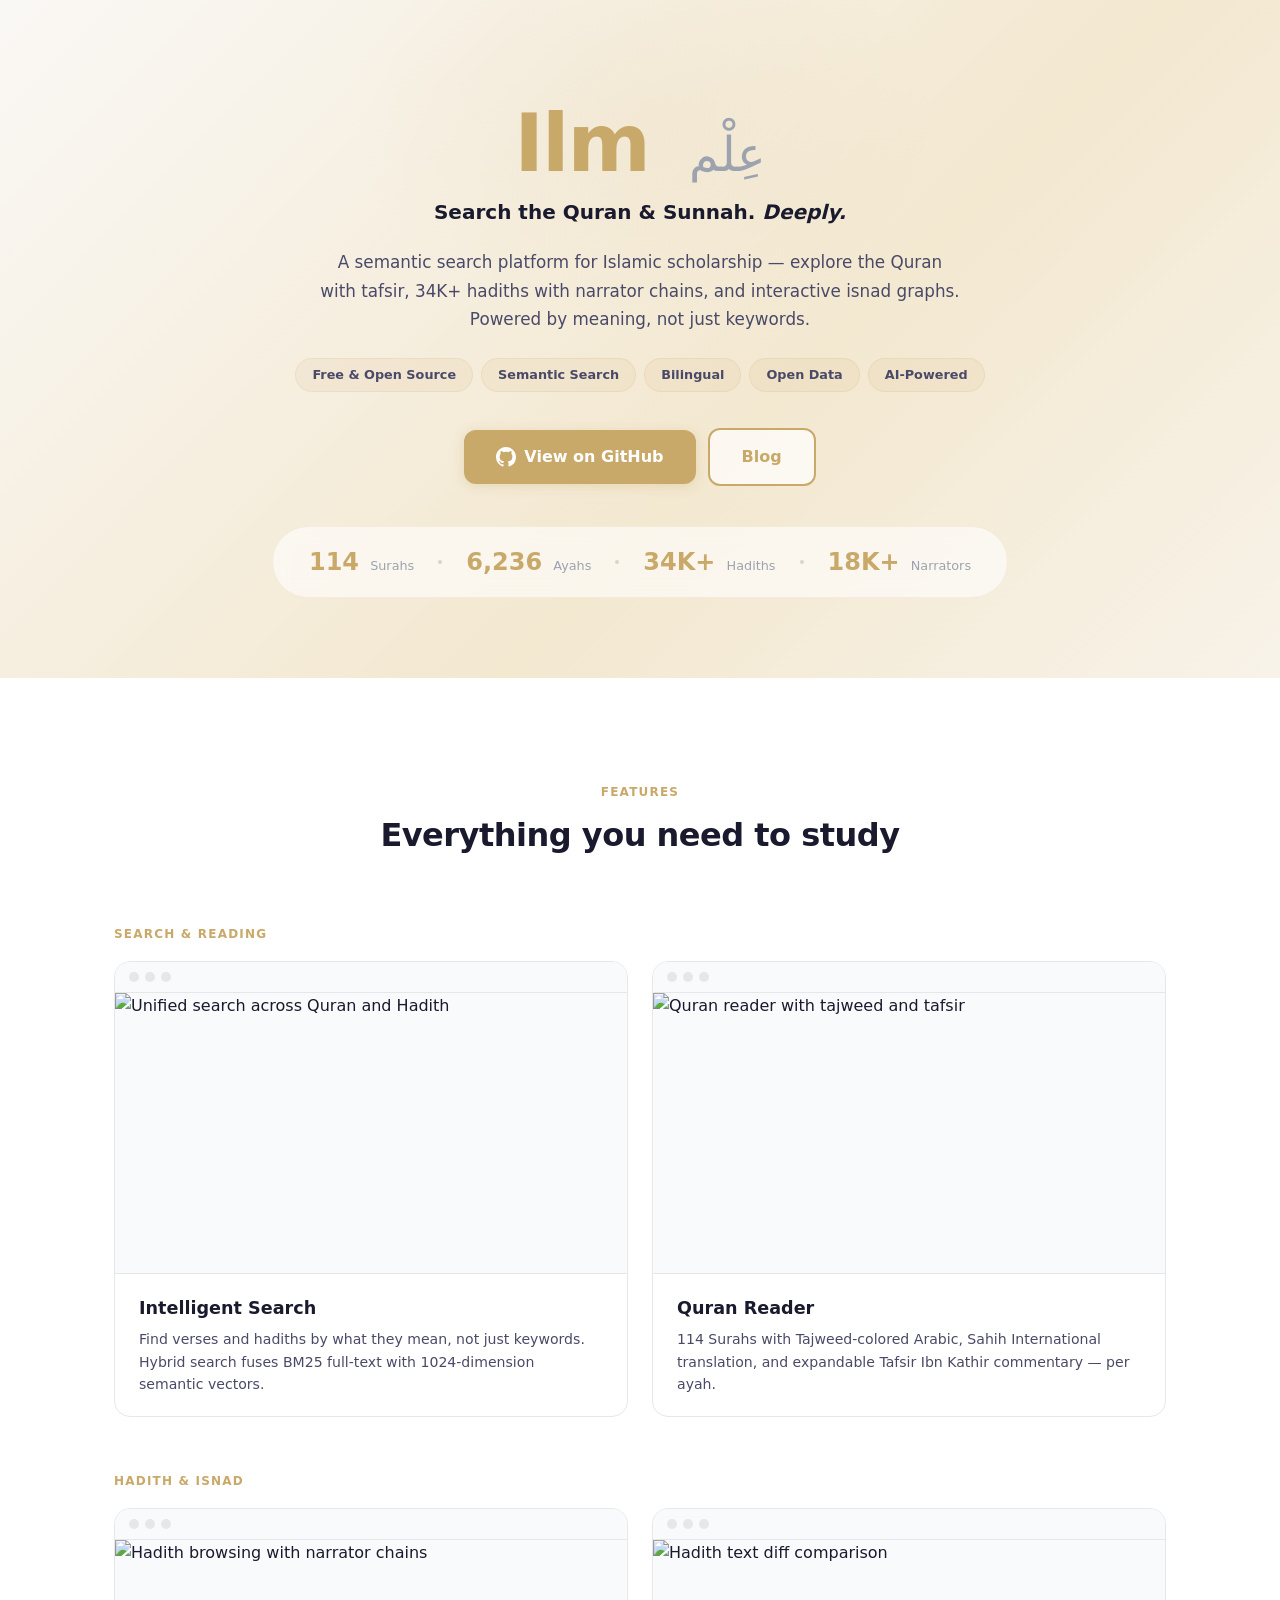
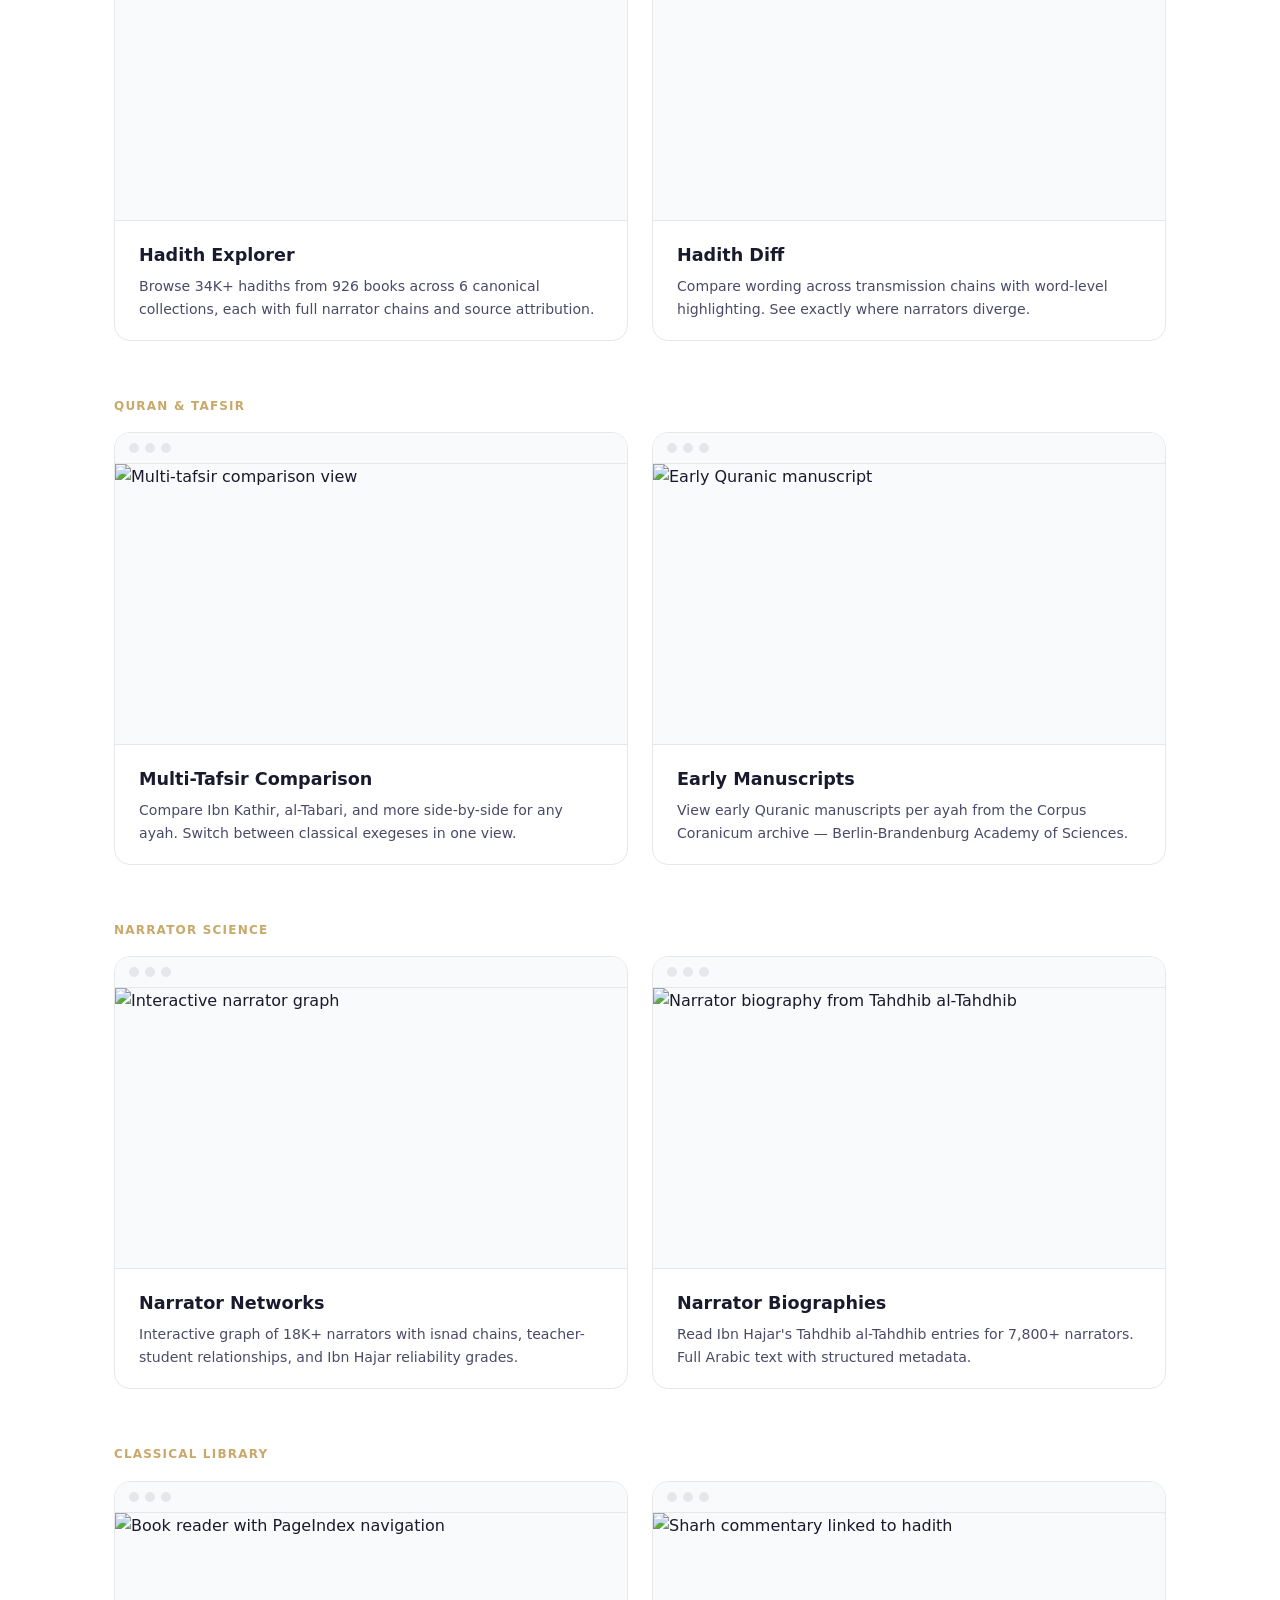
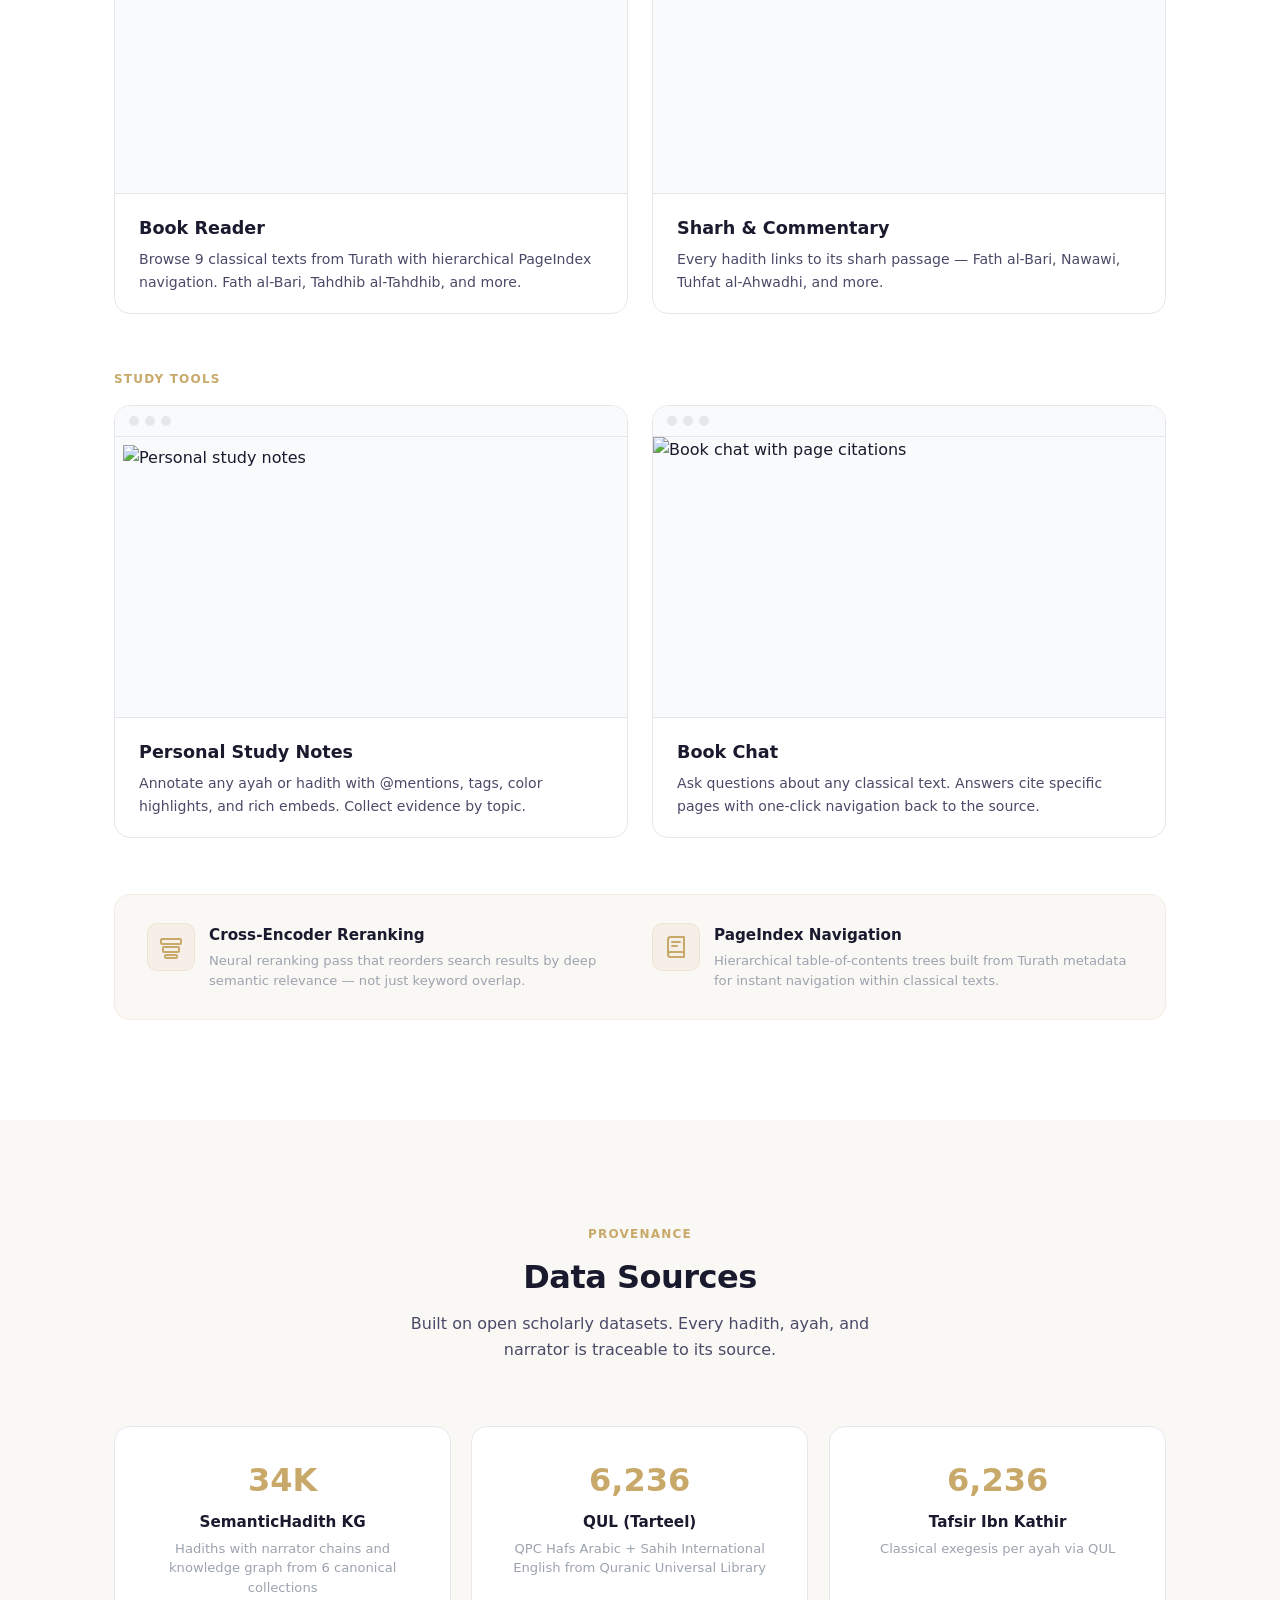
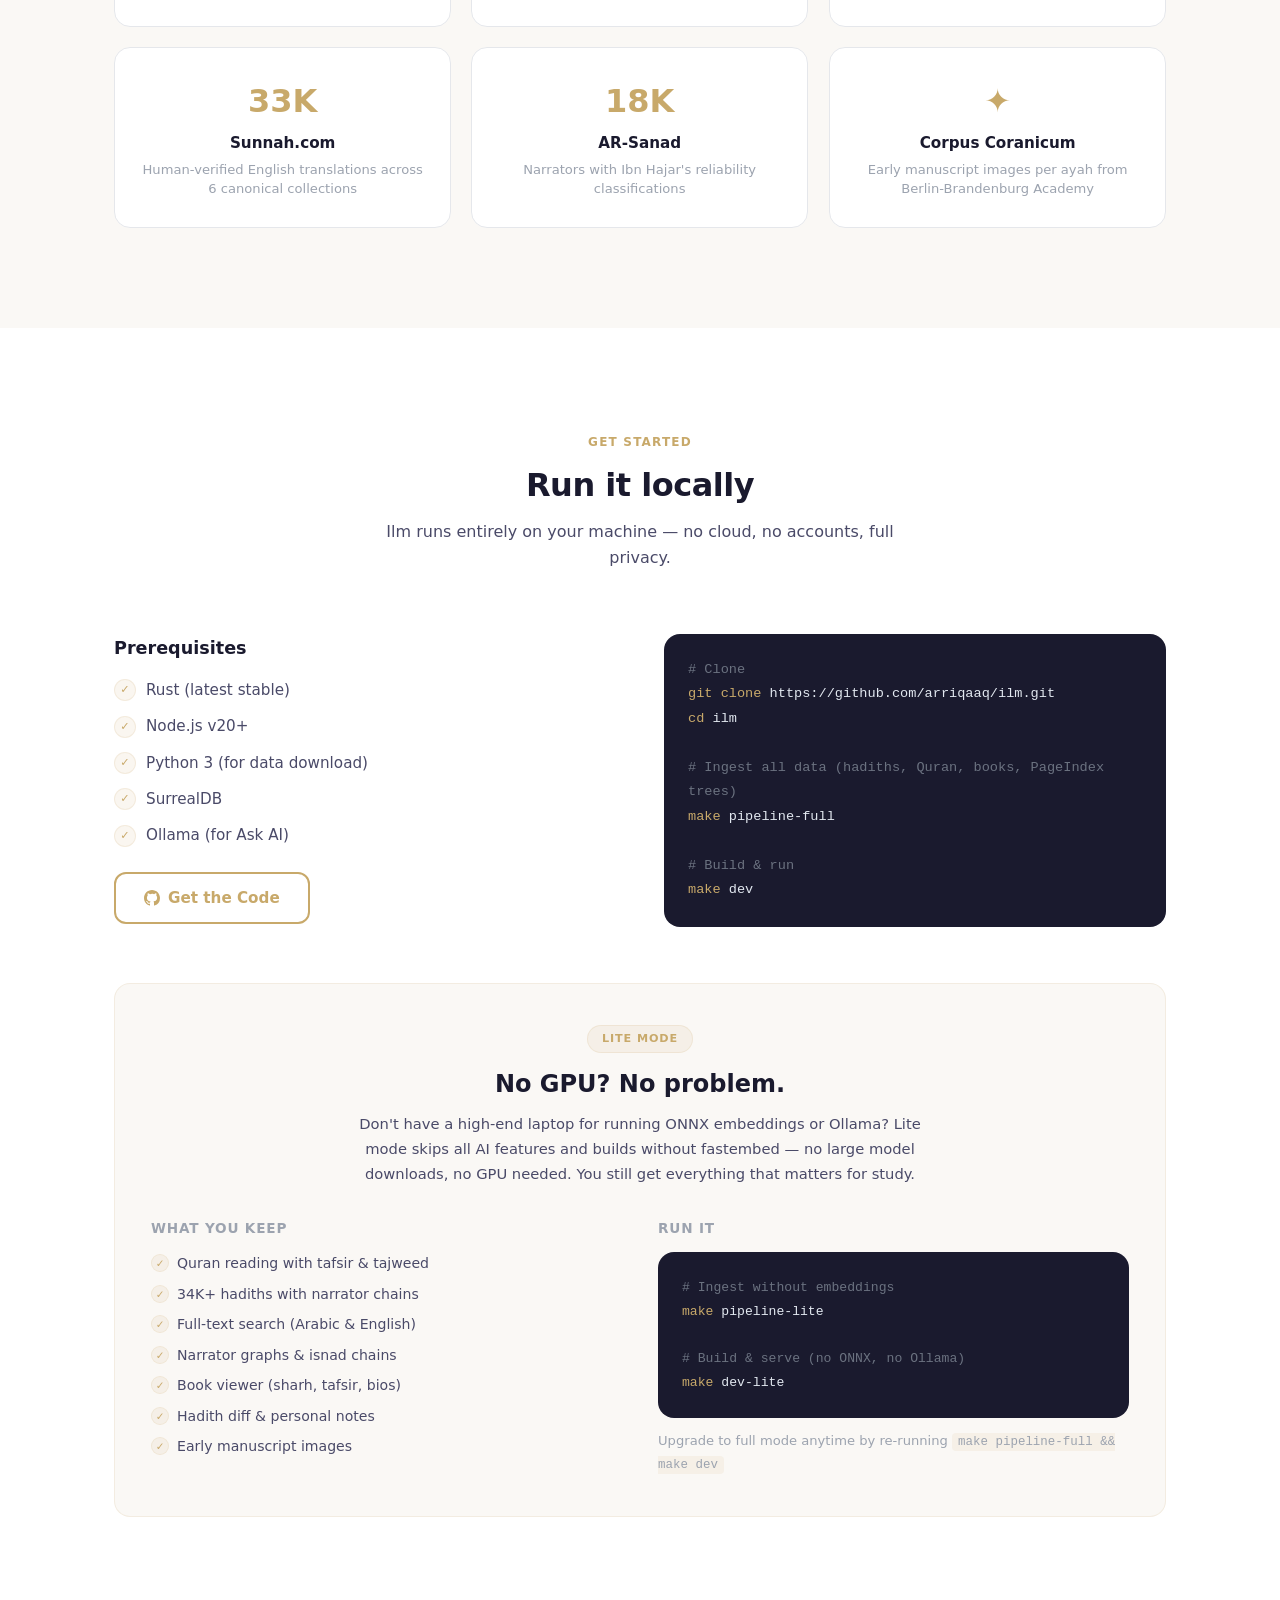
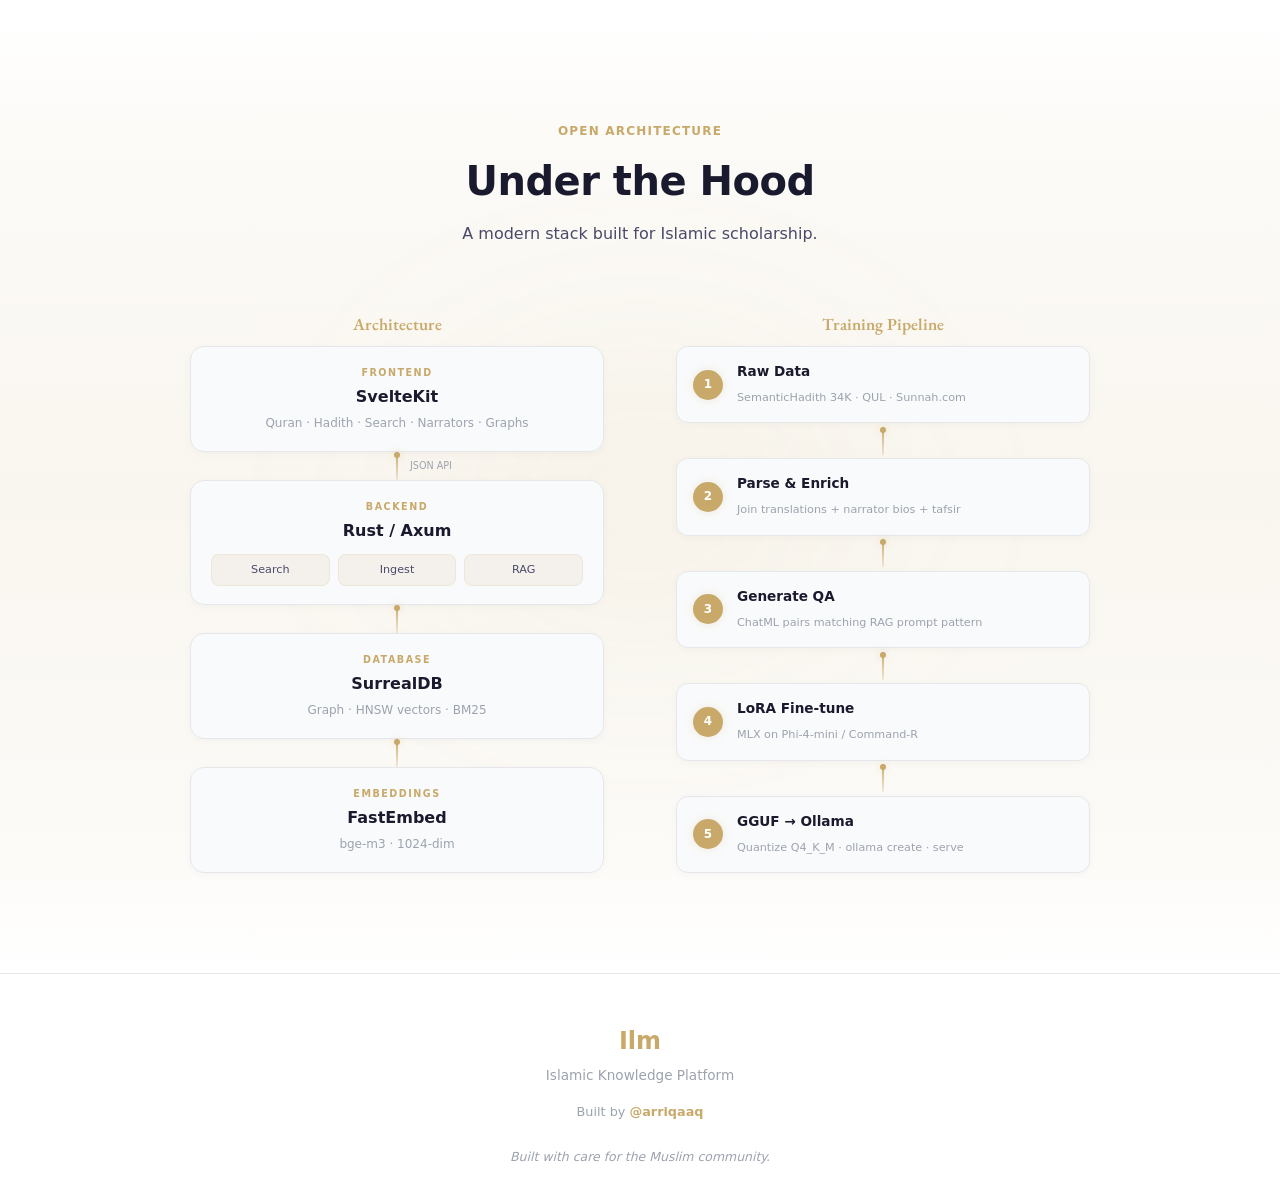
==== site/index.html @ bf634a68 "add lite mode" ====
<!DOCTYPE html>
<html lang="en">
<head>
  <meta charset="UTF-8">
  <meta name="viewport" content="width=device-width, initial-scale=1.0">
  <title>Ilm — Search the Quran & Sunnah</title>
  <meta name="description" content="A semantic search platform for Islamic scholarship — Quran with tafsir, 34K+ hadiths with narrator chains, and interactive isnad graphs.">
  <meta property="og:title" content="Ilm — Search the Quran & Sunnah">
  <meta property="og:description" content="A semantic search platform for Islamic scholarship — Quran with tafsir, 34K+ hadiths with narrator chains, and interactive isnad graphs.">
  <meta property="og:type" content="website">
  <link rel="preconnect" href="https://fonts.googleapis.com">
  <link rel="preconnect" href="https://fonts.gstatic.com" crossorigin>
  <link href="https://fonts.googleapis.com/css2?family=EB+Garamond:ital,wght@0,400;0,500;0,600;1,400;1,500;1,600&display=swap" rel="stylesheet">
  <style>
    *, *::before, *::after { box-sizing: border-box; margin: 0; padding: 0; }

    :root {
      --accent: #c8a96a;
      --accent-light: #d4ba85;
      --accent-muted: rgba(200, 169, 106, 0.1);
      --accent-border: rgba(200, 169, 106, 0.15);
      --text-primary: #1a1a2e;
      --text-secondary: #4a4a68;
      --text-muted: #9ca3af;
      --bg: #ffffff;
      --bg-surface: #f9fafb;
      --bg-warm: #faf8f5;
      --border: #e5e7eb;
      --radius: 16px;
      --font-serif: 'EB Garamond', Georgia, serif;
    }

    body {
      font-family: system-ui, -apple-system, 'Segoe UI', Roboto, sans-serif;
      color: var(--text-primary);
      background: var(--bg);
      line-height: 1.6;
      -webkit-font-smoothing: antialiased;
    }

    a { color: inherit; text-decoration: none; }

    .container { max-width: 1100px; margin: 0 auto; padding: 0 24px; }

    /* ════════ HERO ════════ */
    .hero {
      position: relative;
      text-align: center;
      padding: 100px 24px 80px;
      overflow: hidden;
      background: linear-gradient(135deg, #faf8f5, #f3e8d0, #faf8f5, #f5efe4, #e8d5a8, #faf8f5) 0 0 / 300% 300%;
      animation: hero-gradient 12s ease infinite;
    }

    @keyframes hero-gradient {
      0%, 100% { background-position: 0% 50%; }
      50% { background-position: 100% 50%; }
    }

    .hero-glow {
      position: absolute;
      top: -80px; left: 50%;
      transform: translateX(-50%);
      width: 600px; height: 400px;
      background: radial-gradient(ellipse, rgba(200,169,106,0.08) 0%, transparent 70%);
      pointer-events: none;
    }

    .hero-title {
      font-size: 5rem;
      font-weight: 800;
      color: var(--accent);
      letter-spacing: -2px;
      line-height: 1.1;
      position: relative;
    }

    .title-ar {
      font-family: 'Traditional Arabic', 'Scheherazade New', 'Noto Naskh Arabic', serif;
      font-size: 3rem;
      font-weight: 400;
      color: var(--text-muted);
      letter-spacing: 0;
      margin-left: 14px;
    }

    .hero-tagline {
      font-size: 1.25rem;
      font-weight: 600;
      color: var(--text-primary);
      margin-top: 8px;
    }

    .hero-desc {
      max-width: 640px;
      margin: 20px auto 0;
      font-size: 1.05rem;
      color: var(--text-secondary);
      line-height: 1.7;
    }

    .hero-pills {
      display: flex;
      flex-wrap: wrap;
      justify-content: center;
      gap: 8px;
      margin-top: 24px;
    }

    .pill {
      padding: 6px 16px;
      border-radius: 20px;
      font-size: 0.8rem;
      font-weight: 600;
      color: var(--text-secondary);
      background: var(--accent-muted);
      border: 1px solid var(--accent-border);
    }

    .hero-ctas {
      display: flex;
      flex-wrap: wrap;
      justify-content: center;
      align-items: center;
      gap: 12px;
      margin-top: 36px;
    }

    .hero-cta {
      display: inline-flex;
      align-items: center;
      gap: 8px;
      padding: 14px 32px;
      font-size: 1rem;
      font-weight: 600;
      color: #fff;
      background: var(--accent);
      border-radius: 12px;
      transition: transform 0.15s, box-shadow 0.15s;
      box-shadow: 0 2px 12px rgba(200,169,106,0.3);
    }

    .hero-cta:hover {
      transform: translateY(-1px);
      box-shadow: 0 4px 20px rgba(200,169,106,0.4);
    }

    .hero-cta svg {
      width: 20px; height: 20px;
      fill: currentColor;
    }

    .hero-cta-secondary {
      display: inline-flex;
      align-items: center;
      gap: 8px;
      padding: 14px 32px;
      font-size: 1rem;
      font-weight: 600;
      color: var(--accent);
      background: rgba(255,255,255,0.7);
      border: 2px solid var(--accent);
      border-radius: 12px;
      transition: background 0.15s, color 0.15s, transform 0.15s;
    }

    .hero-cta-secondary:hover {
      background: var(--accent);
      color: #fff;
      transform: translateY(-1px);
    }

    /* Hero stats highlight */
    .hero-stats {
      display: inline-flex;
      justify-content: center;
      align-items: center;
      gap: 24px;
      margin-top: 40px;
      padding: 16px 36px;
      background: rgba(255,255,255,0.6);
      border: 1px solid var(--accent-border);
      border-radius: 60px;
      backdrop-filter: blur(8px);
      flex-wrap: wrap;
    }

    .hero-stat-num {
      font-size: 1.5rem;
      font-weight: 800;
      color: var(--accent);
    }

    .hero-stat-label {
      font-size: 0.8rem;
      color: var(--text-muted);
      margin-left: 6px;
    }

    .hero-stat-dot {
      width: 4px; height: 4px;
      border-radius: 50%;
      background: var(--text-muted);
      opacity: 0.4;
    }

    /* ════════ SECTIONS ════════ */
    section { padding: 100px 0; }

    .section-label {
      display: inline-block;
      font-size: 0.75rem;
      font-weight: 700;
      text-transform: uppercase;
      letter-spacing: 0.1em;
      color: var(--accent);
      margin-bottom: 8px;
    }

    .section-header { text-align: center; margin-bottom: 64px; }
    .section-header h2 { font-size: 2rem; font-weight: 800; letter-spacing: -0.5px; }
    .section-header p { color: var(--text-secondary); margin-top: 8px; max-width: 520px; margin-inline: auto; }

    /* ════════ FEATURES ════════ */
    .feat {
      display: grid;
      grid-template-columns: 1fr 1fr;
      gap: 48px;
      align-items: center;
      margin-bottom: 72px;
    }

    .feat-reverse { direction: rtl; }
    .feat-reverse > * { direction: ltr; }

    .app-frame {
      background: var(--bg-surface);
      border: 1px solid var(--border);
      border-radius: var(--radius);
      overflow: hidden;
      transition: transform 0.4s cubic-bezier(.25,.46,.45,.94), box-shadow 0.4s cubic-bezier(.25,.46,.45,.94);
    }

    .app-frame:hover {
      transform: scale(1.02);
      box-shadow: 0 12px 40px rgba(0,0,0,0.08);
    }

    .frame-dots {
      display: flex;
      gap: 6px;
      padding: 10px 14px;
      border-bottom: 1px solid var(--border);
    }

    .frame-dots span {
      width: 10px; height: 10px;
      border-radius: 50%;
      background: #e5e7eb;
    }

    .app-frame img {
      width: 100%;
      display: block;
    }

    .feat-text {
      padding-left: 16px;
      border-left: 3px solid var(--accent-border);
    }

    .feat-text h3 {
      font-size: 1.4rem;
      font-weight: 700;
      margin-bottom: 8px;
    }

    .feat-text p {
      color: var(--text-secondary);
      line-height: 1.7;
    }

    .feat-pills {
      display: flex;
      flex-wrap: wrap;
      gap: 6px;
      margin-top: 12px;
    }

    .feat-pill {
      padding: 4px 12px;
      border-radius: 16px;
      font-size: 0.75rem;
      font-weight: 600;
      color: var(--text-secondary);
      background: var(--accent-muted);
      border: 1px solid var(--accent-border);
    }

    .manuscript-img {
      height: 340px;
      object-fit: cover;
    }

    /* ════════ DATA SOURCES ════════ */
    .sources-section {
      background: var(--bg-warm);
      padding: 100px 0;
    }

    .source-grid {
      display: grid;
      grid-template-columns: repeat(3, 1fr);
      gap: 20px;
    }

    .source-card {
      background: var(--bg);
      border: 1px solid var(--border);
      border-radius: var(--radius);
      padding: 28px 24px;
      text-align: center;
      transition: transform 0.3s cubic-bezier(.25,.46,.45,.94), box-shadow 0.3s cubic-bezier(.25,.46,.45,.94), border-color 0.3s ease;
    }

    .source-card:hover {
      transform: translateY(-4px);
      box-shadow: 0 8px 24px rgba(0,0,0,0.05);
      border-color: var(--accent-border);
    }

    .source-num {
      font-size: 2rem;
      font-weight: 800;
      color: var(--accent);
      margin-bottom: 4px;
      transition: transform 0.3s ease;
    }

    .source-card:hover .source-num {
      transform: scale(1.08);
    }

    .source-card h4 {
      font-size: 0.95rem;
      font-weight: 700;
      margin-bottom: 4px;
    }

    .source-card p {
      font-size: 0.82rem;
      color: var(--text-muted);
      line-height: 1.5;
    }

    /* ════════ GETTING STARTED ════════ */
    .start-section { padding: 100px 0; }

    .start-grid {
      display: grid;
      grid-template-columns: 1fr 1fr;
      gap: 48px;
      align-items: start;
    }

    .prereq-list {
      list-style: none;
      display: flex;
      flex-direction: column;
      gap: 12px;
    }

    .prereq-list li {
      display: flex;
      align-items: center;
      gap: 10px;
      font-size: 0.95rem;
      color: var(--text-secondary);
    }

    .prereq-list .check {
      width: 22px; height: 22px;
      border-radius: 50%;
      background: var(--accent-muted);
      border: 1px solid var(--accent-border);
      display: flex;
      align-items: center;
      justify-content: center;
      flex-shrink: 0;
      color: var(--accent);
      font-size: 0.7rem;
      font-weight: 700;
    }

    .code-block {
      background: #1a1a2e;
      color: #e2e8f0;
      border-radius: var(--radius);
      padding: 24px;
      font-family: 'SF Mono', 'Fira Code', 'JetBrains Mono', monospace;
      font-size: 0.85rem;
      line-height: 1.8;
      overflow-x: auto;
    }

    .code-block .comment { color: #6b7280; }
    .code-block .cmd { color: #c8a96a; }

    .start-cta {
      display: inline-flex;
      align-items: center;
      gap: 8px;
      margin-top: 24px;
      padding: 12px 28px;
      font-size: 0.95rem;
      font-weight: 600;
      color: var(--accent);
      border: 2px solid var(--accent);
      border-radius: 12px;
      transition: background 0.15s, color 0.15s;
    }

    .start-cta:hover {
      background: var(--accent);
      color: #fff;
    }

    /* ════════ LITE MODE CALLOUT ════════ */
    .lite-callout {
      background: var(--bg-warm);
      border: 1px solid var(--accent-border);
      border-radius: var(--radius);
      padding: 40px 36px;
    }

    .lite-header {
      text-align: center;
      margin-bottom: 32px;
    }

    .lite-badge {
      display: inline-block;
      padding: 4px 14px;
      font-size: 0.7rem;
      font-weight: 700;
      text-transform: uppercase;
      letter-spacing: 0.08em;
      color: var(--accent);
      background: var(--accent-muted);
      border: 1px solid var(--accent-border);
      border-radius: 20px;
      margin-bottom: 12px;
    }

    .lite-header h3 {
      font-size: 1.5rem;
      font-weight: 700;
      margin-bottom: 8px;
    }

    .lite-header p {
      color: var(--text-secondary);
      max-width: 600px;
      margin: 0 auto;
      line-height: 1.7;
      font-size: 0.92rem;
    }

    .lite-grid {
      display: grid;
      grid-template-columns: 1fr 1fr;
      gap: 36px;
      align-items: start;
    }

    .lite-col h4 {
      font-size: 0.85rem;
      font-weight: 700;
      text-transform: uppercase;
      letter-spacing: 0.06em;
      color: var(--text-muted);
      margin-bottom: 12px;
    }

    .lite-list {
      list-style: none;
      display: flex;
      flex-direction: column;
      gap: 8px;
    }

    .lite-list li {
      display: flex;
      align-items: center;
      gap: 8px;
      font-size: 0.88rem;
      color: var(--text-secondary);
    }

    .lite-list li::before {
      content: '\2713';
      display: flex;
      align-items: center;
      justify-content: center;
      width: 18px;
      height: 18px;
      border-radius: 50%;
      background: var(--accent-muted);
      border: 1px solid var(--accent-border);
      color: var(--accent);
      font-size: 0.65rem;
      font-weight: 700;
      flex-shrink: 0;
    }

    @media (max-width: 768px) {
      .lite-grid { grid-template-columns: 1fr; }
      .lite-callout { padding: 28px 20px; }
    }

    /* ════════ UNDER THE HOOD ════════ */
    .hood-section {
      position: relative;
      background: linear-gradient(180deg,
        var(--bg) 0%,
        rgba(200,169,106,0.06) 15%,
        rgba(200,169,106,0.10) 50%,
        rgba(200,169,106,0.06) 85%,
        var(--bg) 100%
      );
      padding: 100px 24px;
      overflow: hidden;
    }

    .hood-glow {
      position: absolute;
      top: 50%; left: 50%;
      transform: translate(-50%, -50%);
      width: 700px; height: 500px;
      background: radial-gradient(ellipse, rgba(200,169,106,0.06) 0%, transparent 70%);
      filter: blur(80px);
      animation: glow-breathe 4s ease-in-out infinite alternate;
      pointer-events: none;
    }

    @keyframes glow-breathe {
      from { opacity: 0.6; transform: translate(-50%, -50%) scale(0.95); }
      to { opacity: 1; transform: translate(-50%, -50%) scale(1.05); }
    }

    .hood-inner {
      position: relative;
      z-index: 1;
      max-width: 900px;
      margin: 0 auto;
    }

    .hood-section .section-header h2 {
      font-size: 2.5rem;
      font-weight: 800;
      letter-spacing: -0.5px;
    }

    .hood-columns {
      display: grid;
      grid-template-columns: 1fr 1fr;
      gap: 72px;
      align-items: stretch;
    }

    .hood-col {
      display: flex;
      flex-direction: column;
    }

    .hood-subtitle {
      text-align: center;
      font-family: var(--font-serif);
      font-size: 1.05rem;
      margin-bottom: 8px;
      color: var(--accent);
      font-weight: 600;
    }

    /* Architecture stack */
    .arch-stack {
      display: flex;
      flex-direction: column;
      align-items: center;
      gap: 0;
      flex: 1;
      justify-content: space-between;
    }

    .glass-card {
      width: 100%;
      background: var(--bg-surface);
      border: 1px solid var(--border);
      border-radius: 14px;
      padding: 18px 20px;
      text-align: center;
      transition: all 0.3s ease;
      box-shadow: 0 2px 8px rgba(0,0,0,0.03);
    }

    .glass-card:hover {
      border-color: var(--accent);
      box-shadow: 0 4px 24px rgba(200,169,106,0.1);
      transform: translateY(-2px);
    }

    .layer-label {
      font-size: 0.6rem;
      text-transform: uppercase;
      letter-spacing: 1.5px;
      color: var(--accent);
      font-weight: 700;
      margin-bottom: 4px;
    }

    .glass-card strong {
      display: block;
      font-size: 1rem;
      color: var(--text-primary);
      margin-bottom: 4px;
    }

    .glass-card p {
      font-size: 0.75rem;
      color: var(--text-muted);
    }

    .sub-cards {
      display: flex;
      gap: 8px;
      margin-top: 10px;
    }

    .sub-chip {
      flex: 1;
      padding: 6px 0;
      background: var(--accent-muted);
      border: 1px solid rgba(200,169,106,0.15);
      border-radius: 8px;
      font-size: 0.7rem;
      color: var(--text-secondary);
      text-align: center;
    }

    /* Animated connecting lines */
    .arch-line, .pipe-line {
      display: flex;
      flex-direction: column;
      align-items: center;
      height: 28px;
      position: relative;
      overflow: visible;
    }

    .line-pulse {
      width: 2px;
      height: 100%;
      background: linear-gradient(180deg, var(--accent), rgba(200,169,106,0.2));
      position: relative;
    }

    .line-pulse::after {
      content: '';
      position: absolute;
      top: 0;
      left: -2px;
      width: 6px;
      height: 6px;
      background: var(--accent);
      border-radius: 50%;
      box-shadow: 0 0 8px rgba(200,169,106,0.4);
      animation: dot-travel 2s ease-in-out infinite;
    }

    @keyframes dot-travel {
      0% { top: 0; opacity: 0; }
      20% { opacity: 1; }
      80% { opacity: 1; }
      100% { top: calc(100% - 6px); opacity: 0; }
    }

    .line-label {
      position: absolute;
      left: 14px;
      top: 50%;
      transform: translateY(-50%);
      font-size: 0.6rem;
      color: var(--text-muted);
      white-space: nowrap;
    }

    /* Pipeline steps */
    .pipeline-grid {
      display: flex;
      flex-direction: column;
      align-items: center;
      gap: 0;
      flex: 1;
      justify-content: space-between;
    }

    .pipe-card {
      width: 100%;
      display: flex;
      align-items: center;
      gap: 14px;
      padding: 14px 16px;
      background: var(--bg-surface);
      border: 1px solid var(--border);
      border-radius: 12px;
      transition: all 0.3s ease;
      box-shadow: 0 2px 8px rgba(0,0,0,0.03);
    }

    .pipe-card:hover {
      border-color: var(--accent);
      box-shadow: 0 4px 20px rgba(200,169,106,0.1);
      transform: translateY(-1px);
    }

    .pipe-num {
      flex-shrink: 0;
      width: 30px; height: 30px;
      display: flex;
      align-items: center;
      justify-content: center;
      background: var(--accent);
      color: white;
      border-radius: 50%;
      font-weight: 700;
      font-size: 0.75rem;
      box-shadow: 0 0 10px rgba(200,169,106,0.2);
    }

    .pipe-text strong {
      display: block;
      font-size: 0.85rem;
      color: var(--text-primary);
    }

    .pipe-text span {
      font-size: 0.7rem;
      color: var(--text-muted);
      line-height: 1.4;
    }

    /* ════════ FOOTER ════════ */
    footer {
      border-top: 1px solid var(--border);
      padding: 48px 0 32px;
      text-align: center;
    }

    .footer-logo {
      font-size: 1.5rem;
      font-weight: 800;
      color: var(--accent);
    }

    .footer-tagline {
      display: block;
      color: var(--text-muted);
      font-size: 0.85rem;
      margin-top: 4px;
    }

    .footer-author {
      display: block;
      color: var(--text-muted);
      font-size: 0.8rem;
      margin-top: 16px;
    }

    .footer-author a {
      color: var(--accent);
      font-weight: 600;
    }

    .footer-motto {
      margin-top: 24px;
      font-size: 0.78rem;
      color: var(--text-muted);
      font-style: italic;
    }

    /* ════════ FEATURE CARDS (TIER 2) ════════ */
    .feat-cards {
      display: grid;
      grid-template-columns: 1fr 1fr;
      gap: 24px;
      margin-bottom: 56px;
    }

    .feat-group-label {
      font-size: 0.75rem;
      font-weight: 700;
      text-transform: uppercase;
      letter-spacing: 0.1em;
      color: var(--accent);
      margin-bottom: 16px;
    }

    .feat-card {
      display: flex;
      flex-direction: column;
      background: var(--bg);
      border: 1px solid var(--border);
      border-radius: var(--radius);
      overflow: hidden;
      transition: transform 0.3s ease, box-shadow 0.3s ease;
    }
    .feat-card:hover {
      transform: translateY(-4px);
      box-shadow: 0 8px 24px rgba(0,0,0,0.05);
      border-color: var(--accent-border);
    }
    .feat-card .app-frame { border-radius: 0; border: none; border-bottom: 1px solid var(--border); flex-shrink: 0; }
    .feat-card .app-frame img { height: 280px; object-fit: cover; object-position: top left; }
    .feat-card .feat-text { padding: 20px 24px; border-left: none; flex: 1; }
    .feat-card .feat-text h3 { font-size: 1.1rem; margin-bottom: 6px; }
    .feat-card .feat-text p { font-size: 0.88rem; line-height: 1.6; }

    /* ════════ COMPACT FEATURE ROW (TIER 3) ════════ */
    .feat-compact-row {
      display: grid;
      grid-template-columns: 1fr 1fr;
      gap: 24px;
      padding: 28px 32px;
      background: var(--bg-warm);
      border: 1px solid var(--accent-border);
      border-radius: var(--radius);
      margin-top: 8px;
    }
    .feat-compact { display: flex; align-items: flex-start; gap: 14px; }
    .feat-compact-icon {
      width: 48px; height: 48px; flex-shrink: 0;
      background: var(--accent-muted); border: 1px solid var(--accent-border);
      border-radius: 10px; padding: 8px; display: flex; align-items: center; justify-content: center;
    }
    .feat-compact-icon svg { width: 24px; height: 24px; color: var(--accent); }
    .feat-compact h4 { font-size: 0.95rem; font-weight: 700; margin-bottom: 4px; }
    .feat-compact p { font-size: 0.82rem; color: var(--text-muted); line-height: 1.5; }

    /* ════════ SCROLL ANIMATIONS ════════ */
    @keyframes fade-up {
      from { opacity: 0; transform: translateY(24px); }
      to   { opacity: 1; transform: translateY(0); }
    }

    .animate {
      animation: fade-up 0.6s ease both;
    }

    .delay-1 { animation-delay: 0.1s; }
    .delay-2 { animation-delay: 0.2s; }
    .delay-3 { animation-delay: 0.3s; }

    .reveal {
      opacity: 0;
      will-change: transform, opacity;
      transition: opacity 0.7s cubic-bezier(.25,.46,.45,.94), transform 0.7s cubic-bezier(.25,.46,.45,.94);
      transform: translateY(32px);
    }

    .reveal.visible {
      opacity: 1;
      transform: translateY(0);
    }

    .reveal-left {
      opacity: 0;
      will-change: transform, opacity;
      transition: opacity 0.7s cubic-bezier(.25,.46,.45,.94), transform 0.7s cubic-bezier(.25,.46,.45,.94);
      transform: translateX(-40px);
    }

    .reveal-left.visible {
      opacity: 1;
      transform: translateX(0);
    }

    .reveal-right {
      opacity: 0;
      will-change: transform, opacity;
      transition: opacity 0.7s cubic-bezier(.25,.46,.45,.94), transform 0.7s cubic-bezier(.25,.46,.45,.94);
      transform: translateX(40px);
    }

    .reveal-right.visible {
      opacity: 1;
      transform: translateX(0);
    }

    /* ════════ RESPONSIVE ════════ */
    @media (max-width: 768px) {
      .hero { padding: 64px 20px 56px; }
      .hero-title { font-size: 2.6rem; }
      .title-ar { font-size: 1.6rem; display: block; margin: 4px 0 0; }
      .hero-stats { gap: 16px; padding: 12px 24px; }
      .feat { grid-template-columns: 1fr; gap: 24px; }
      .feat-reverse { direction: ltr; }
      .feat-cards { grid-template-columns: 1fr; }
      .feat-compact-row { grid-template-columns: 1fr; }
      .source-grid { grid-template-columns: 1fr 1fr; }
      .start-grid { grid-template-columns: 1fr; }
      .hood-columns { grid-template-columns: 1fr; gap: 48px; }
      .hood-section .section-header h2 { font-size: 2rem; }
      .reveal-left, .reveal-right { transform: translateY(32px); }
      .reveal-left.visible, .reveal-right.visible { transform: translateY(0); }
    }

    @media (max-width: 480px) {
      .source-grid { grid-template-columns: 1fr; }
    }
  </style>
</head>
<body>

  <!-- ════════ HERO ════════ -->
  <section class="hero">
    <div class="hero-glow"></div>
    <div class="container">
      <h1 class="hero-title animate">
        <span>Ilm</span>
        <span class="title-ar" dir="rtl">عِلْم</span>
      </h1>
      <p class="hero-tagline animate delay-1">Search the Quran & Sunnah. <em>Deeply.</em></p>

      <p class="hero-desc animate delay-2">
        A semantic search platform for Islamic scholarship — explore the Quran with tafsir,
        34K+ hadiths with narrator chains, and interactive isnad graphs.
        Powered by meaning, not just keywords.
      </p>

      <div class="hero-pills animate delay-2">
        <span class="pill">Free & Open Source</span>
        <span class="pill">Semantic Search</span>
        <span class="pill">Bilingual</span>
        <span class="pill">Open Data</span>
        <span class="pill">AI-Powered</span>
      </div>

      <div class="hero-ctas animate delay-3">
        <a href="https://github.com/arriqaaq/ilm" target="_blank" rel="noopener noreferrer" class="hero-cta">
          <svg viewBox="0 0 16 16"><path d="M8 0C3.58 0 0 3.58 0 8c0 3.54 2.29 6.53 5.47 7.59.4.07.55-.17.55-.38 0-.19-.01-.82-.01-1.49-2.01.37-2.53-.49-2.69-.94-.09-.23-.48-.94-.82-1.13-.28-.15-.68-.52-.01-.53.63-.01 1.08.58 1.23.82.72 1.21 1.87.87 2.33.66.07-.52.28-.87.51-1.07-1.78-.2-3.64-.89-3.64-3.95 0-.87.31-1.59.82-2.15-.08-.2-.36-1.02.08-2.12 0 0 .67-.21 2.2.82a7.64 7.64 0 0 1 2-.27c.68 0 1.36.09 2 .27 1.53-1.04 2.2-.82 2.2-.82.44 1.1.16 1.92.08 2.12.51.56.82 1.27.82 2.15 0 3.07-1.87 3.75-3.65 3.95.29.25.54.73.54 1.48 0 1.07-.01 1.93-.01 2.2 0 .21.15.46.55.38A8.01 8.01 0 0 0 16 8c0-4.42-3.58-8-8-8z"/></svg>
          View on GitHub
        </a>
        <a href="blog.html" class="hero-cta-secondary">
          Blog
        </a>
      </div>

      <div class="hero-stats animate delay-3">
        <div>
          <span class="hero-stat-num">114</span>
          <span class="hero-stat-label">Surahs</span>
        </div>
        <span class="hero-stat-dot"></span>
        <div>
          <span class="hero-stat-num">6,236</span>
          <span class="hero-stat-label">Ayahs</span>
        </div>
        <span class="hero-stat-dot"></span>
        <div>
          <span class="hero-stat-num">34K+</span>
          <span class="hero-stat-label">Hadiths</span>
        </div>
        <span class="hero-stat-dot"></span>
        <div>
          <span class="hero-stat-num">18K+</span>
          <span class="hero-stat-label">Narrators</span>
        </div>
      </div>
    </div>
  </section>

  <!-- ════════ FEATURES ════════ -->
  <section>
    <div class="container">
      <div class="section-header reveal">
        <span class="section-label">Features</span>
        <h2>Everything you need to study</h2>
      </div>

      <!-- Search & Reading -->
      <p class="feat-group-label reveal">Search & Reading</p>
      <div class="feat-cards stagger-children">
        <div class="feat-card reveal">
          <div class="app-frame">
            <div class="frame-dots"><span></span><span></span><span></span></div>
            <img src="img/feature-search.svg" alt="Unified search across Quran and Hadith" loading="lazy">
          </div>
          <div class="feat-text">
            <h3>Intelligent Search</h3>
            <p>Find verses and hadiths by what they mean, not just keywords. Hybrid search fuses BM25 full-text with 1024-dimension semantic vectors.</p>
          </div>
        </div>
        <div class="feat-card reveal">
          <div class="app-frame">
            <div class="frame-dots"><span></span><span></span><span></span></div>
            <img src="img/feature-quran.svg" alt="Quran reader with tajweed and tafsir" loading="lazy">
          </div>
          <div class="feat-text">
            <h3>Quran Reader</h3>
            <p>114 Surahs with Tajweed-colored Arabic, Sahih International translation, and expandable Tafsir Ibn Kathir commentary — per ayah.</p>
          </div>
        </div>
      </div>

      <!-- Hadith & Isnad -->
      <p class="feat-group-label reveal">Hadith & Isnad</p>
      <div class="feat-cards stagger-children">
        <div class="feat-card reveal">
          <div class="app-frame">
            <div class="frame-dots"><span></span><span></span><span></span></div>
            <img src="img/feature-hadith.svg" alt="Hadith browsing with narrator chains" loading="lazy">
          </div>
          <div class="feat-text">
            <h3>Hadith Explorer</h3>
            <p>Browse 34K+ hadiths from 926 books across 6 canonical collections, each with full narrator chains and source attribution.</p>
          </div>
        </div>
        <div class="feat-card reveal">
          <div class="app-frame">
            <div class="frame-dots"><span></span><span></span><span></span></div>
            <img src="img/hadith-diff.svg" alt="Hadith text diff comparison" loading="lazy">
          </div>
          <div class="feat-text">
            <h3>Hadith Diff</h3>
            <p>Compare wording across transmission chains with word-level highlighting. See exactly where narrators diverge.</p>
          </div>
        </div>
      </div>

      <!-- Quran & Tafsir -->
      <p class="feat-group-label reveal">Quran & Tafsir</p>
      <div class="feat-cards stagger-children">
        <div class="feat-card reveal">
          <div class="app-frame">
            <div class="frame-dots"><span></span><span></span><span></span></div>
            <img src="img/multi-tafsir-accordion.svg" alt="Multi-tafsir comparison view" loading="lazy">
          </div>
          <div class="feat-text">
            <h3>Multi-Tafsir Comparison</h3>
            <p>Compare Ibn Kathir, al-Tabari, and more side-by-side for any ayah. Switch between classical exegeses in one view.</p>
          </div>
        </div>
        <div class="feat-card reveal">
          <div class="app-frame">
            <div class="frame-dots"><span></span><span></span><span></span></div>
            <img src="img/manuscript-sample.jpg" alt="Early Quranic manuscript" class="manuscript-img" loading="lazy">
          </div>
          <div class="feat-text">
            <h3>Early Manuscripts</h3>
            <p>View early Quranic manuscripts per ayah from the Corpus Coranicum archive — Berlin-Brandenburg Academy of Sciences.</p>
          </div>
        </div>
      </div>

      <!-- Narrator Science -->
      <p class="feat-group-label reveal">Narrator Science</p>
      <div class="feat-cards stagger-children">
        <div class="feat-card reveal">
          <div class="app-frame">
            <div class="frame-dots"><span></span><span></span><span></span></div>
            <img src="img/feature-narrators.svg" alt="Interactive narrator graph" loading="lazy">
          </div>
          <div class="feat-text">
            <h3>Narrator Networks</h3>
            <p>Interactive graph of 18K+ narrators with isnad chains, teacher-student relationships, and Ibn Hajar reliability grades.</p>
          </div>
        </div>
        <div class="feat-card reveal">
          <div class="app-frame">
            <div class="frame-dots"><span></span><span></span><span></span></div>
            <img src="img/feature-narrator-bio.svg" alt="Narrator biography from Tahdhib al-Tahdhib" loading="lazy">
          </div>
          <div class="feat-text">
            <h3>Narrator Biographies</h3>
            <p>Read Ibn Hajar's Tahdhib al-Tahdhib entries for 7,800+ narrators. Full Arabic text with structured metadata.</p>
          </div>
        </div>
      </div>

      <!-- Classical Library -->
      <p class="feat-group-label reveal">Classical Library</p>
      <div class="feat-cards stagger-children">
        <div class="feat-card reveal">
          <div class="app-frame">
            <div class="frame-dots"><span></span><span></span><span></span></div>
            <img src="img/feature-book-reader.svg" alt="Book reader with PageIndex navigation" loading="lazy">
          </div>
          <div class="feat-text">
            <h3>Book Reader</h3>
            <p>Browse 9 classical texts from Turath with hierarchical PageIndex navigation. Fath al-Bari, Tahdhib al-Tahdhib, and more.</p>
          </div>
        </div>
        <div class="feat-card reveal">
          <div class="app-frame">
            <div class="frame-dots"><span></span><span></span><span></span></div>
            <img src="img/feature-sharh.svg" alt="Sharh commentary linked to hadith" loading="lazy">
          </div>
          <div class="feat-text">
            <h3>Sharh & Commentary</h3>
            <p>Every hadith links to its sharh passage — Fath al-Bari, Nawawi, Tuhfat al-Ahwadhi, and more.</p>
          </div>
        </div>
      </div>

      <!-- Study Tools -->
      <p class="feat-group-label reveal">Study Tools</p>
      <div class="feat-cards stagger-children">
        <div class="feat-card reveal">
          <div class="app-frame">
            <div class="frame-dots"><span></span><span></span><span></span></div>
            <img src="img/feature-notes.svg" alt="Personal study notes" loading="lazy" style="background: #f9fafb; padding: 8px;">
          </div>
          <div class="feat-text">
            <h3>Personal Study Notes</h3>
            <p>Annotate any ayah or hadith with @mentions, tags, color highlights, and rich embeds. Collect evidence by topic.</p>
          </div>
        </div>
        <div class="feat-card reveal">
          <div class="app-frame">
            <div class="frame-dots"><span></span><span></span><span></span></div>
            <img src="img/book-chat-flow.svg" alt="Book chat with page citations" loading="lazy">
          </div>
          <div class="feat-text">
            <h3>Book Chat</h3>
            <p>Ask questions about any classical text. Answers cite specific pages with one-click navigation back to the source.</p>
          </div>
        </div>
      </div>

      <!-- ═══ Compact Callout ═══ -->
      <div class="feat-compact-row reveal">
        <div class="feat-compact">
          <div class="feat-compact-icon">
            <svg viewBox="0 0 24 24" fill="none" stroke="currentColor" stroke-width="2" stroke-linecap="round" stroke-linejoin="round"><rect x="2" y="4" width="20" height="5" rx="1"/><rect x="4" y="12" width="16" height="5" rx="1"/><rect x="6" y="20" width="12" height="3" rx="1"/></svg>
          </div>
          <div>
            <h4>Cross-Encoder Reranking</h4>
            <p>Neural reranking pass that reorders search results by deep semantic relevance — not just keyword overlap.</p>
          </div>
        </div>
        <div class="feat-compact">
          <div class="feat-compact-icon">
            <svg viewBox="0 0 24 24" fill="none" stroke="currentColor" stroke-width="2" stroke-linecap="round" stroke-linejoin="round"><path d="M4 19.5A2.5 2.5 0 0 1 6.5 17H20"/><path d="M6.5 2H20v20H6.5A2.5 2.5 0 0 1 4 19.5v-15A2.5 2.5 0 0 1 6.5 2z"/><line x1="8" y1="7" x2="16" y2="7"/><line x1="8" y1="11" x2="13" y2="11"/></svg>
          </div>
          <div>
            <h4>PageIndex Navigation</h4>
            <p>Hierarchical table-of-contents trees built from Turath metadata for instant navigation within classical texts.</p>
          </div>
        </div>
      </div>
    </div>
  </section>

  <!-- ════════ DATA SOURCES ════════ -->
  <section class="sources-section">
    <div class="container">
      <div class="section-header reveal">
        <span class="section-label">Provenance</span>
        <h2>Data Sources</h2>
        <p>Built on open scholarly datasets. Every hadith, ayah, and narrator is traceable to its source.</p>
      </div>
      <div class="source-grid stagger-children">
        <div class="source-card reveal">
          <div class="source-num">34K</div>
          <h4>SemanticHadith KG</h4>
          <p>Hadiths with narrator chains and knowledge graph from 6 canonical collections</p>
        </div>
        <div class="source-card reveal">
          <div class="source-num">6,236</div>
          <h4>QUL (Tarteel)</h4>
          <p>QPC Hafs Arabic + Sahih International English from Quranic Universal Library</p>
        </div>
        <div class="source-card reveal">
          <div class="source-num">6,236</div>
          <h4>Tafsir Ibn Kathir</h4>
          <p>Classical exegesis per ayah via QUL</p>
        </div>
        <div class="source-card reveal">
          <div class="source-num">33K</div>
          <h4>Sunnah.com</h4>
          <p>Human-verified English translations across 6 canonical collections</p>
        </div>
        <div class="source-card reveal">
          <div class="source-num">18K</div>
          <h4>AR-Sanad</h4>
          <p>Narrators with Ibn Hajar's reliability classifications</p>
        </div>
        <div class="source-card reveal">
          <div class="source-num">&#x2726;</div>
          <h4>Corpus Coranicum</h4>
          <p>Early manuscript images per ayah from Berlin-Brandenburg Academy</p>
        </div>
      </div>
    </div>
  </section>

  <!-- ════════ GETTING STARTED ════════ -->
  <section class="start-section">
    <div class="container">
      <div class="section-header reveal">
        <span class="section-label">Get Started</span>
        <h2>Run it locally</h2>
        <p>Ilm runs entirely on your machine — no cloud, no accounts, full privacy.</p>
      </div>

      <div class="start-grid">
        <div class="reveal-left">
          <h3 style="font-size:1.1rem; margin-bottom:16px;">Prerequisites</h3>
          <ul class="prereq-list">
            <li><span class="check">&#10003;</span> Rust (latest stable)</li>
            <li><span class="check">&#10003;</span> Node.js v20+</li>
            <li><span class="check">&#10003;</span> Python 3 (for data download)</li>
            <li><span class="check">&#10003;</span> SurrealDB</li>
            <li><span class="check">&#10003;</span> Ollama (for Ask AI)</li>
          </ul>
          <a href="https://github.com/arriqaaq/ilm" target="_blank" rel="noopener noreferrer" class="start-cta">
            <svg viewBox="0 0 16 16" width="16" height="16" fill="currentColor"><path d="M8 0C3.58 0 0 3.58 0 8c0 3.54 2.29 6.53 5.47 7.59.4.07.55-.17.55-.38 0-.19-.01-.82-.01-1.49-2.01.37-2.53-.49-2.69-.94-.09-.23-.48-.94-.82-1.13-.28-.15-.68-.52-.01-.53.63-.01 1.08.58 1.23.82.72 1.21 1.87.87 2.33.66.07-.52.28-.87.51-1.07-1.78-.2-3.64-.89-3.64-3.95 0-.87.31-1.59.82-2.15-.08-.2-.36-1.02.08-2.12 0 0 .67-.21 2.2.82a7.64 7.64 0 0 1 2-.27c.68 0 1.36.09 2 .27 1.53-1.04 2.2-.82 2.2-.82.44 1.1.16 1.92.08 2.12.51.56.82 1.27.82 2.15 0 3.07-1.87 3.75-3.65 3.95.29.25.54.73.54 1.48 0 1.07-.01 1.93-.01 2.2 0 .21.15.46.55.38A8.01 8.01 0 0 0 16 8c0-4.42-3.58-8-8-8z"/></svg>
            Get the Code
          </a>
        </div>
        <div class="reveal-right">
          <div class="code-block">
            <span class="comment"># Clone</span><br>
            <span class="cmd">git clone</span> https://github.com/arriqaaq/ilm.git<br>
            <span class="cmd">cd</span> ilm<br><br>
            <span class="comment"># Ingest all data (hadiths, Quran, books, PageIndex trees)</span><br>
            <span class="cmd">make</span> pipeline-full<br><br>
            <span class="comment"># Build & run</span><br>
            <span class="cmd">make</span> dev
          </div>
        </div>
      </div>

      <!-- Lite mode callout -->
      <div class="lite-callout reveal" style="margin-top: 56px;">
        <div class="lite-header">
          <span class="lite-badge">Lite Mode</span>
          <h3>No GPU? No problem.</h3>
          <p>Don't have a high-end laptop for running ONNX embeddings or Ollama? Lite mode skips all AI features and builds without fastembed — no large model downloads, no GPU needed. You still get everything that matters for study.</p>
        </div>
        <div class="lite-grid">
          <div class="lite-col">
            <h4>What you keep</h4>
            <ul class="lite-list lite-yes">
              <li>Quran reading with tafsir & tajweed</li>
              <li>34K+ hadiths with narrator chains</li>
              <li>Full-text search (Arabic & English)</li>
              <li>Narrator graphs & isnad chains</li>
              <li>Book viewer (sharh, tafsir, bios)</li>
              <li>Hadith diff & personal notes</li>
              <li>Early manuscript images</li>
            </ul>
          </div>
          <div class="lite-col">
            <h4>Run it</h4>
            <div class="code-block" style="font-size: 0.82rem;">
              <span class="comment"># Ingest without embeddings</span><br>
              <span class="cmd">make</span> pipeline-lite<br><br>
              <span class="comment"># Build & serve (no ONNX, no Ollama)</span><br>
              <span class="cmd">make</span> dev-lite
            </div>
            <p style="margin-top: 12px; font-size: 0.82rem; color: var(--text-muted);">Upgrade to full mode anytime by re-running <code style="background: var(--accent-muted); padding: 2px 6px; border-radius: 4px; font-size: 0.78rem;">make pipeline-full && make dev</code></p>
          </div>
        </div>
      </div>
    </div>
  </section>

  <!-- ════════ UNDER THE HOOD ════════ -->
  <section class="hood-section">
    <div class="hood-glow"></div>
    <div class="hood-inner">
      <div class="section-header reveal">
        <span class="section-label">Open Architecture</span>
        <h2>Under the Hood</h2>
        <p>A modern stack built for Islamic scholarship.</p>
      </div>

      <div class="hood-columns">
        <!-- Architecture column -->
        <div class="hood-col reveal-left">
          <h3 class="hood-subtitle">Architecture</h3>
          <div class="arch-stack">
            <div class="glass-card">
              <div class="layer-label">Frontend</div>
              <strong>SvelteKit</strong>
              <p>Quran &middot; Hadith &middot; Search &middot; Narrators &middot; Graphs</p>
            </div>
            <div class="arch-line">
              <div class="line-pulse"></div>
              <span class="line-label">JSON API</span>
            </div>
            <div class="glass-card">
              <div class="layer-label">Backend</div>
              <strong>Rust / Axum</strong>
              <div class="sub-cards">
                <div class="sub-chip">Search</div>
                <div class="sub-chip">Ingest</div>
                <div class="sub-chip">RAG</div>
              </div>
            </div>
            <div class="arch-line">
              <div class="line-pulse"></div>
            </div>
            <div class="glass-card">
              <div class="layer-label">Database</div>
              <strong>SurrealDB</strong>
              <p>Graph &middot; HNSW vectors &middot; BM25</p>
            </div>
            <div class="arch-line">
              <div class="line-pulse"></div>
            </div>
            <div class="glass-card">
              <div class="layer-label">Embeddings</div>
              <strong>FastEmbed</strong>
              <p>bge-m3 &middot; 1024-dim</p>
            </div>
          </div>
        </div>

        <!-- Training Pipeline column -->
        <div class="hood-col reveal-right">
          <h3 class="hood-subtitle">Training Pipeline</h3>
          <div class="pipeline-grid">
            <div class="pipe-card">
              <div class="pipe-num">1</div>
              <div class="pipe-text">
                <strong>Raw Data</strong>
                <span>SemanticHadith 34K &middot; QUL &middot; Sunnah.com</span>
              </div>
            </div>
            <div class="pipe-line"><div class="line-pulse"></div></div>
            <div class="pipe-card">
              <div class="pipe-num">2</div>
              <div class="pipe-text">
                <strong>Parse &amp; Enrich</strong>
                <span>Join translations + narrator bios + tafsir</span>
              </div>
            </div>
            <div class="pipe-line"><div class="line-pulse"></div></div>
            <div class="pipe-card">
              <div class="pipe-num">3</div>
              <div class="pipe-text">
                <strong>Generate QA</strong>
                <span>ChatML pairs matching RAG prompt pattern</span>
              </div>
            </div>
            <div class="pipe-line"><div class="line-pulse"></div></div>
            <div class="pipe-card">
              <div class="pipe-num">4</div>
              <div class="pipe-text">
                <strong>LoRA Fine-tune</strong>
                <span>MLX on Phi-4-mini / Command-R</span>
              </div>
            </div>
            <div class="pipe-line"><div class="line-pulse"></div></div>
            <div class="pipe-card">
              <div class="pipe-num">5</div>
              <div class="pipe-text">
                <strong>GGUF &rarr; Ollama</strong>
                <span>Quantize Q4_K_M &middot; ollama create &middot; serve</span>
              </div>
            </div>
          </div>
        </div>
      </div>
    </div>
  </section>

  <!-- ════════ FOOTER ════════ -->
  <footer>
    <div class="container">
      <span class="footer-logo">Ilm</span>
      <span class="footer-tagline">Islamic Knowledge Platform</span>
      <span class="footer-author">Built by <a href="https://github.com/arriqaaq" target="_blank" rel="noopener noreferrer">@arriqaaq</a></span>
      <p class="footer-motto">Built with care for the Muslim community.</p>
    </div>
  </footer>

  <!-- ════════ SCROLL ANIMATIONS ════════ -->
  <script>
    const revealObserver = new IntersectionObserver((entries) => {
      entries.forEach(entry => {
        if (entry.isIntersecting) {
          entry.target.classList.add('visible');
          revealObserver.unobserve(entry.target);
        }
      });
    }, { threshold: 0.15, rootMargin: '0px 0px -60px 0px' });

    document.querySelectorAll('.reveal, .reveal-left, .reveal-right').forEach(el => {
      if (!el.parentElement.classList.contains('stagger-children')) {
        revealObserver.observe(el);
      }
    });

    const staggerObserver = new IntersectionObserver((entries) => {
      entries.forEach(entry => {
        if (entry.isIntersecting) {
          Array.from(entry.target.children).forEach((child, i) => {
            child.style.transitionDelay = `${i * 80}ms`;
            child.classList.add('visible');
          });
          staggerObserver.unobserve(entry.target);
        }
      });
    }, { threshold: 0.1, rootMargin: '0px 0px -40px 0px' });

    document.querySelectorAll('.stagger-children').forEach(el => staggerObserver.observe(el));
  </script>

</body>
</html>
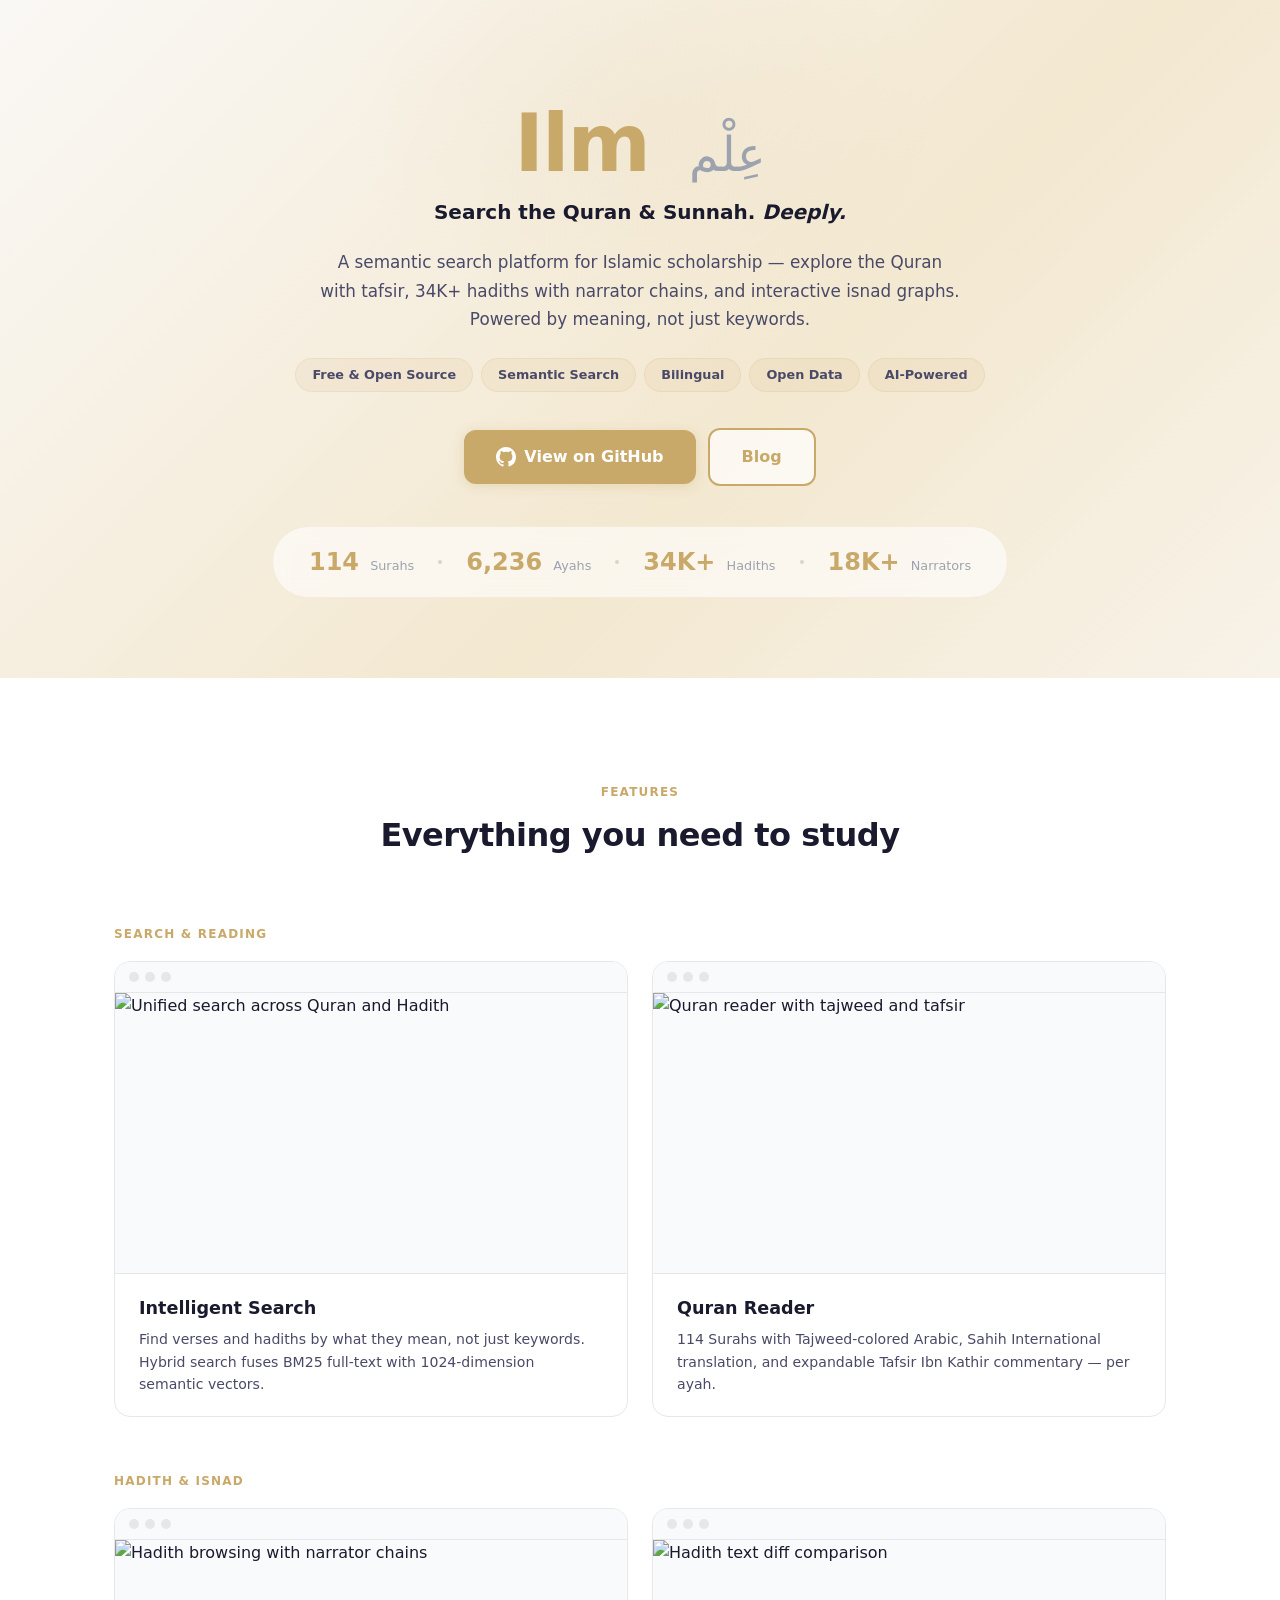
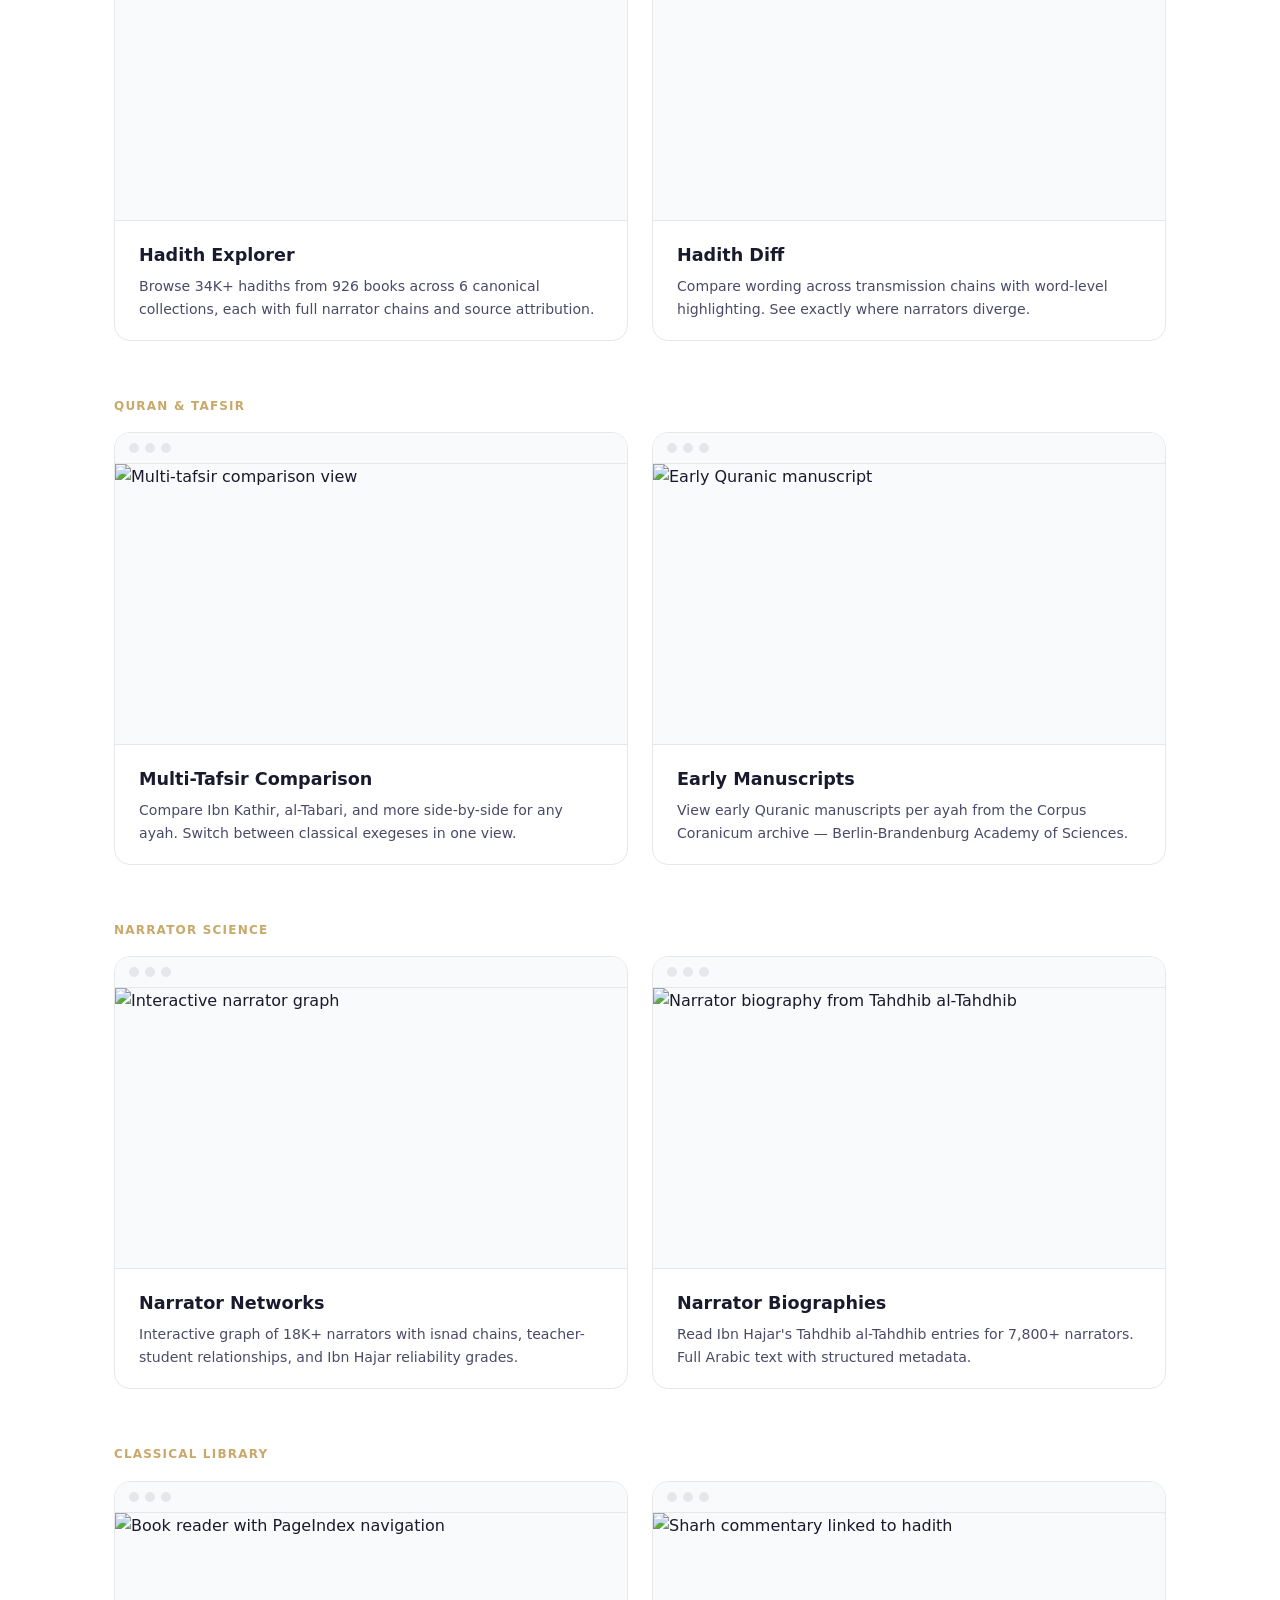
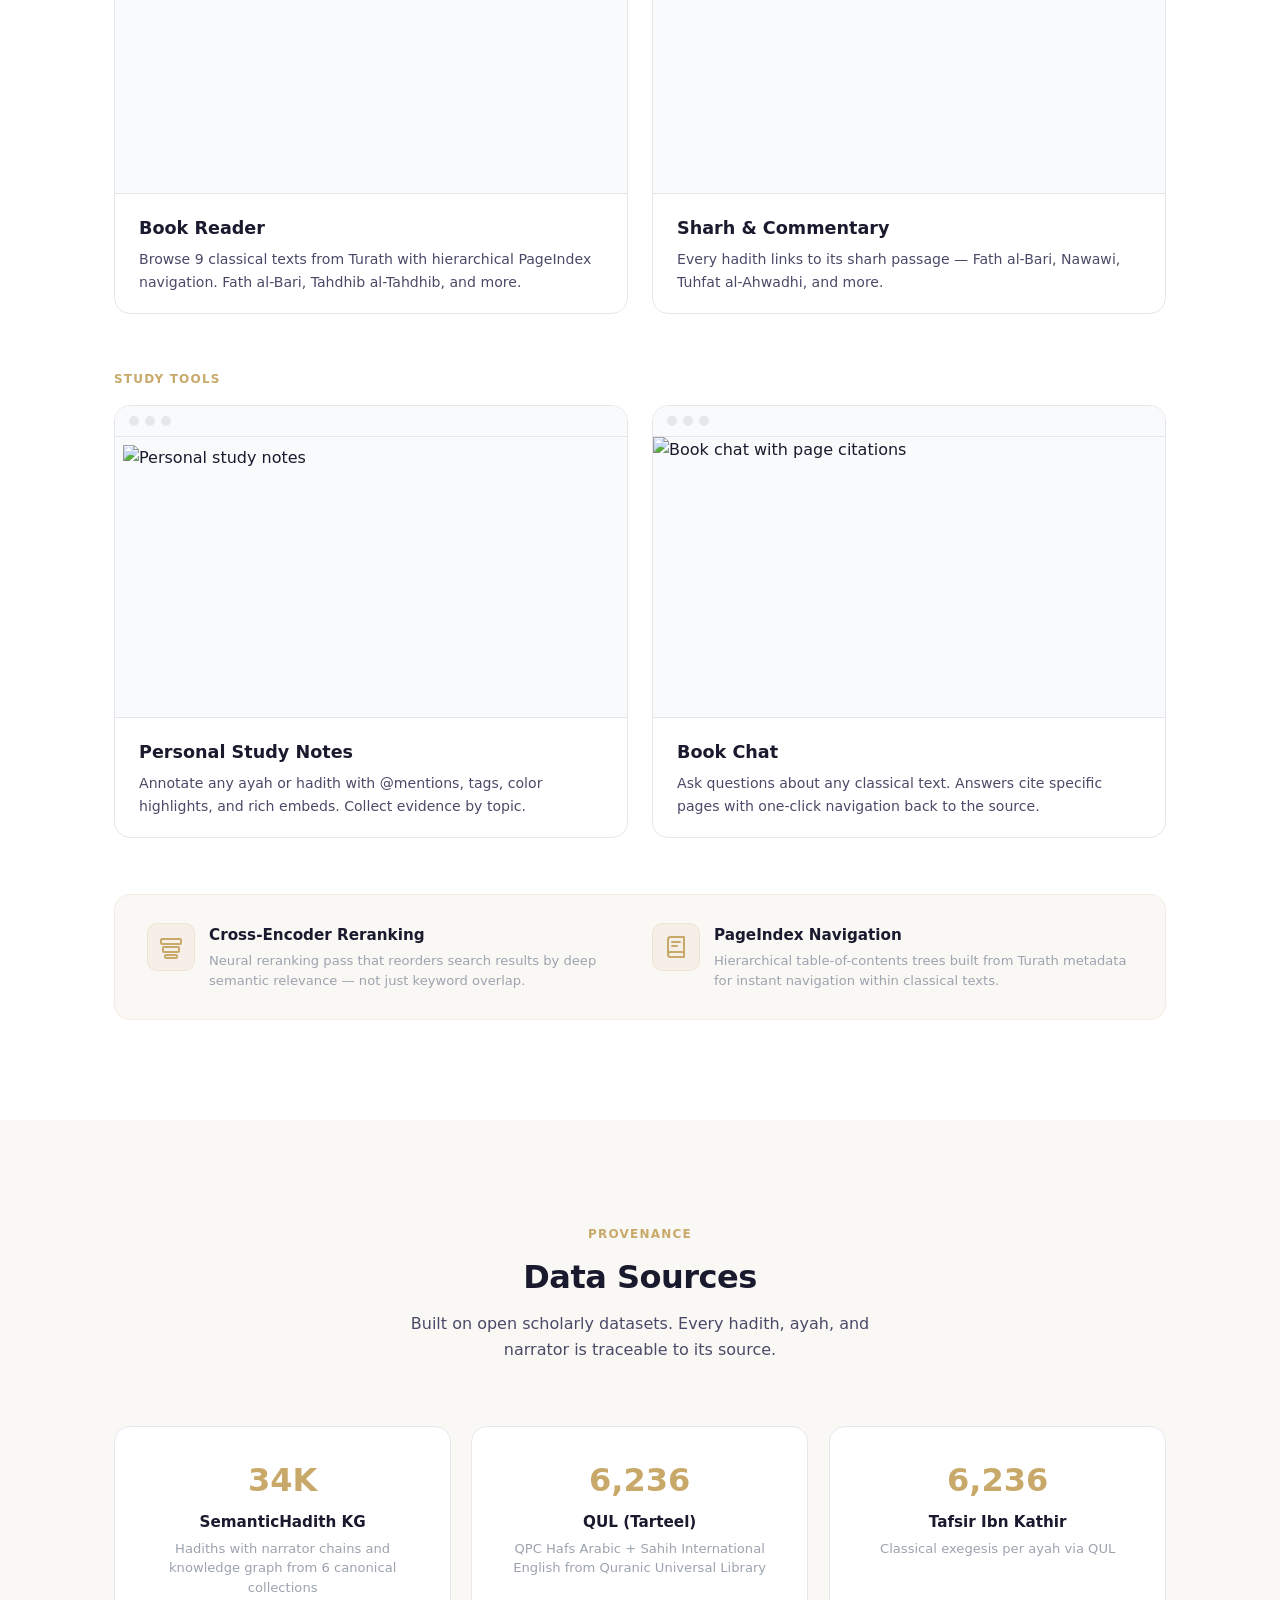
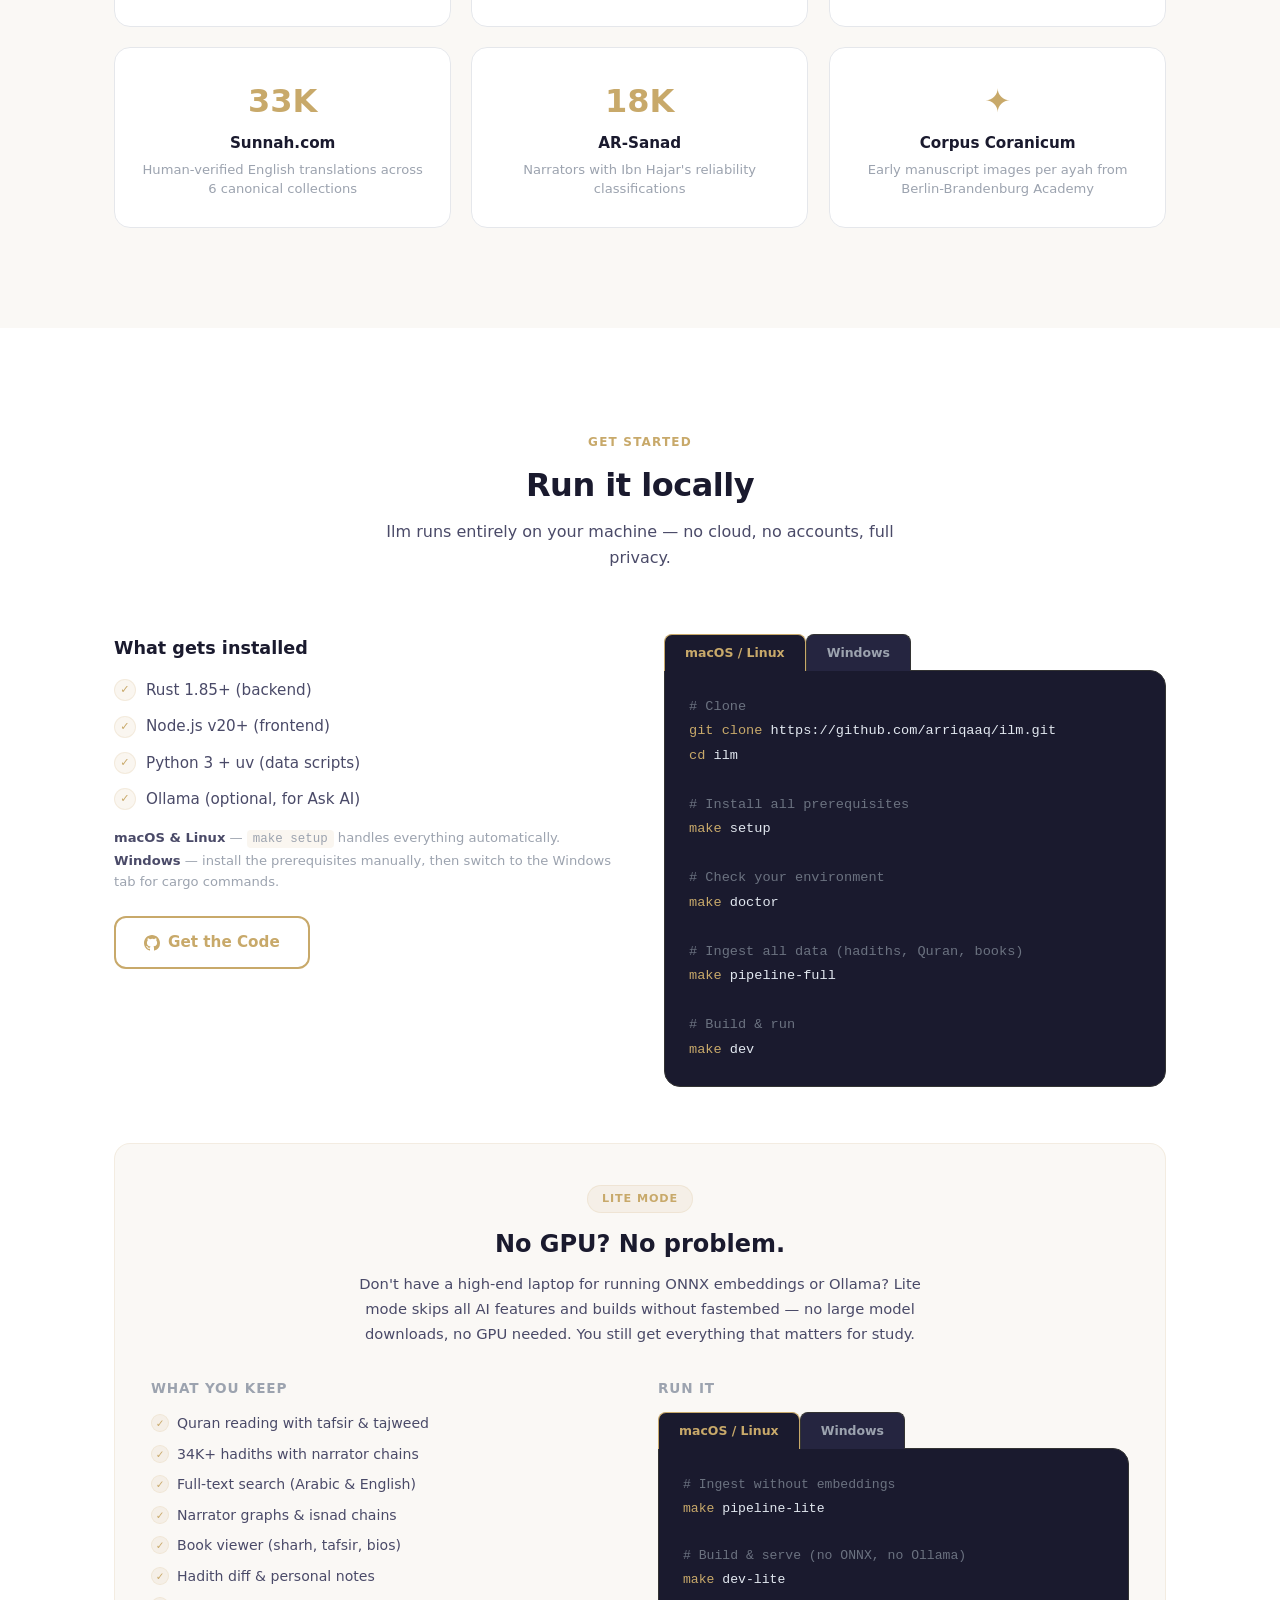
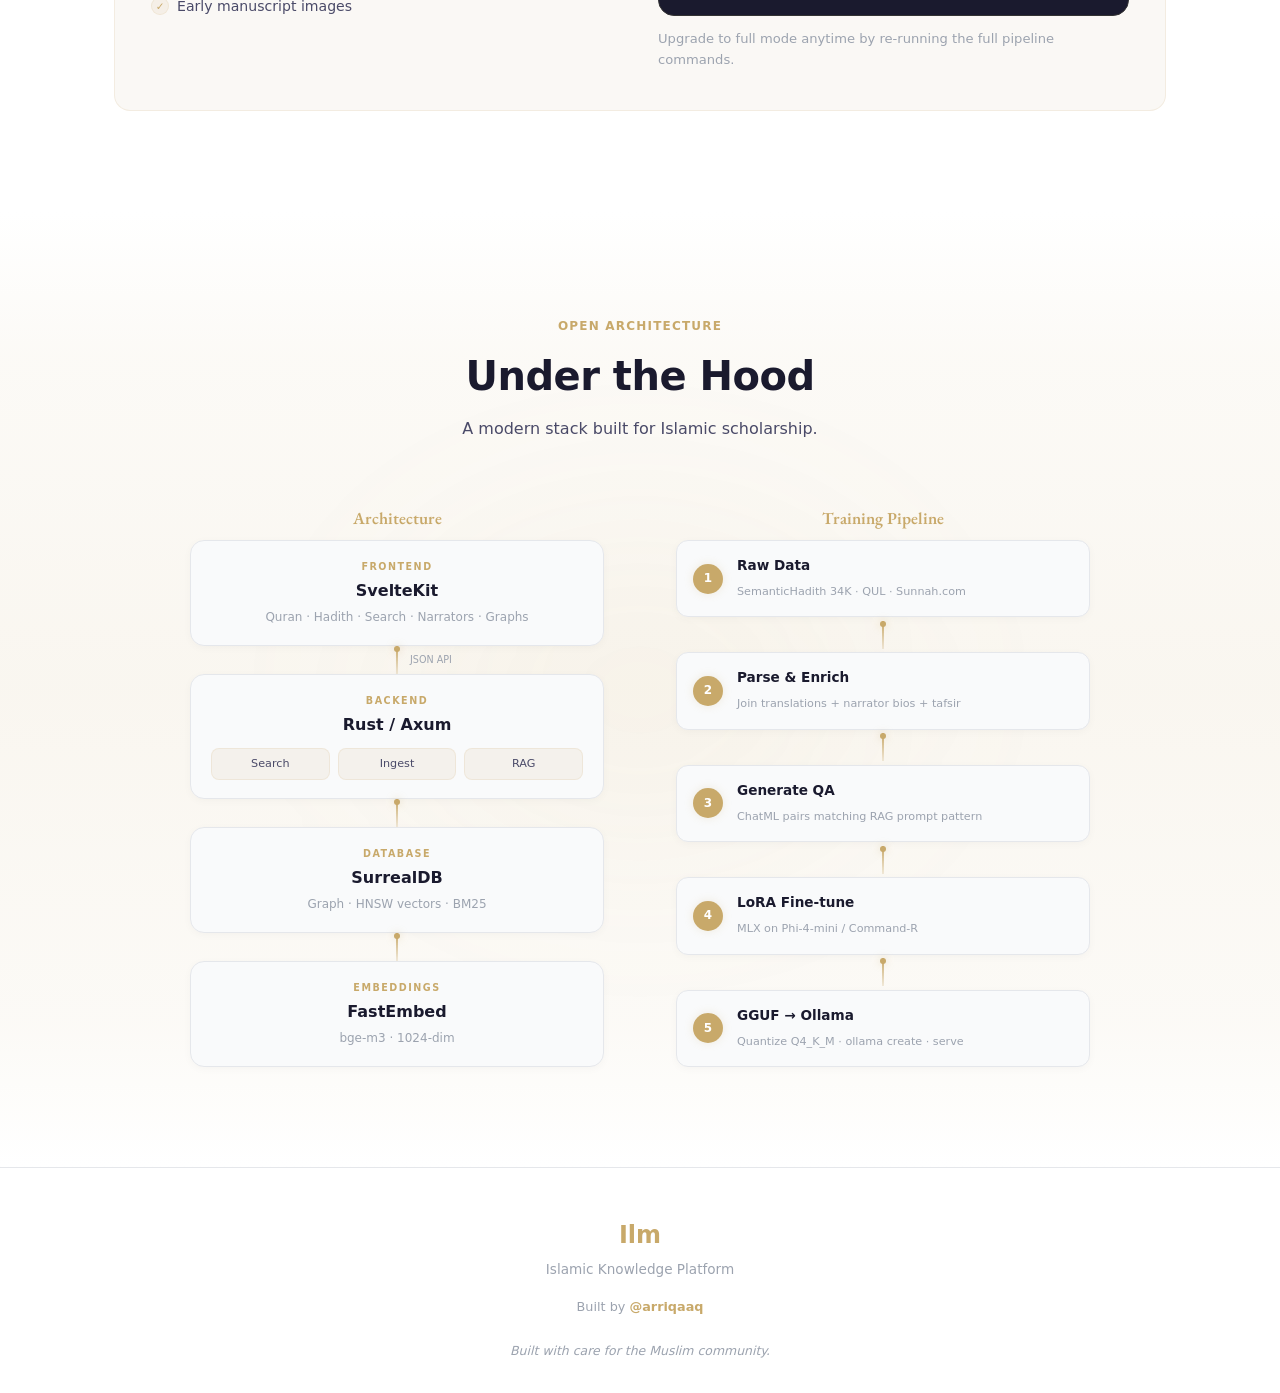
==== commit a7f31c65: "Better note taking UI/UX" ====
--- a/site/index.html
+++ b/site/index.html
@@ -516,6 +516,71 @@
     @media (max-width: 768px) {
       .lite-grid { grid-template-columns: 1fr; }
       .lite-callout { padding: 28px 20px; }
+    }
+
+    /* ════════ PLATFORM TABS ════════ */
+    .platform-tabs {
+      position: relative;
+    }
+
+    .platform-tabs input[type="radio"] {
+      display: none;
+    }
+
+    .tab-labels {
+      display: flex;
+      gap: 0;
+      margin-bottom: 0;
+    }
+
+    .tab-labels label {
+      padding: 8px 20px;
+      font-size: 0.78rem;
+      font-weight: 600;
+      color: var(--text-muted);
+      background: #252540;
+      border: 1px solid #333;
+      border-bottom: none;
+      border-radius: 8px 8px 0 0;
+      cursor: pointer;
+      transition: color 0.15s, background 0.15s;
+      user-select: none;
+    }
+
+    .tab-labels label:hover {
+      color: var(--text-secondary);
+      background: #2a2a48;
+    }
+
+    .tab-panel {
+      display: none;
+    }
+
+    #tab-unix:checked ~ .tab-labels label[for="tab-unix"],
+    #tab-win:checked ~ .tab-labels label[for="tab-win"],
+    #tab-lite-unix:checked ~ .tab-labels label[for="tab-lite-unix"],
+    #tab-lite-win:checked ~ .tab-labels label[for="tab-lite-win"] {
+      color: var(--accent);
+      background: #1a1a2e;
+      border-color: var(--accent);
+      border-bottom-color: #1a1a2e;
+      position: relative;
+      z-index: 1;
+    }
+
+    #tab-unix:checked ~ .tab-panel-unix,
+    #tab-win:checked ~ .tab-panel-win,
+    #tab-lite-unix:checked ~ .tab-panel-unix,
+    #tab-lite-win:checked ~ .tab-panel-win {
+      display: block;
+    }
+
+    .platform-tabs .code-block {
+      border-radius: 0 var(--radius) var(--radius) var(--radius);
+      margin-top: -1px;
+      border: 1px solid #333;
+      max-height: 420px;
+      overflow-y: auto;
     }
 
     /* ════════ UNDER THE HOOD ════════ */
@@ -1215,28 +1280,103 @@
 
       <div class="start-grid">
         <div class="reveal-left">
-          <h3 style="font-size:1.1rem; margin-bottom:16px;">Prerequisites</h3>
+          <h3 style="font-size:1.1rem; margin-bottom:16px;">What gets installed</h3>
           <ul class="prereq-list">
-            <li><span class="check">&#10003;</span> Rust (latest stable)</li>
-            <li><span class="check">&#10003;</span> Node.js v20+</li>
-            <li><span class="check">&#10003;</span> Python 3 (for data download)</li>
-            <li><span class="check">&#10003;</span> SurrealDB</li>
-            <li><span class="check">&#10003;</span> Ollama (for Ask AI)</li>
+            <li><span class="check">&#10003;</span> Rust 1.85+ (backend)</li>
+            <li><span class="check">&#10003;</span> Node.js v20+ (frontend)</li>
+            <li><span class="check">&#10003;</span> Python 3 + uv (data scripts)</li>
+            <li><span class="check">&#10003;</span> Ollama (optional, for Ask AI)</li>
           </ul>
+          <p style="margin-top: 16px; font-size: 0.82rem; color: var(--text-muted); line-height: 1.6;">
+            <strong style="color: var(--text-secondary);">macOS &amp; Linux</strong> — <code style="background: var(--accent-muted); padding: 2px 6px; border-radius: 4px; font-size: 0.78rem;">make setup</code> handles everything automatically.<br>
+            <strong style="color: var(--text-secondary);">Windows</strong> — install the prerequisites manually, then switch to the Windows tab for cargo commands.
+          </p>
           <a href="https://github.com/arriqaaq/ilm" target="_blank" rel="noopener noreferrer" class="start-cta">
             <svg viewBox="0 0 16 16" width="16" height="16" fill="currentColor"><path d="M8 0C3.58 0 0 3.58 0 8c0 3.54 2.29 6.53 5.47 7.59.4.07.55-.17.55-.38 0-.19-.01-.82-.01-1.49-2.01.37-2.53-.49-2.69-.94-.09-.23-.48-.94-.82-1.13-.28-.15-.68-.52-.01-.53.63-.01 1.08.58 1.23.82.72 1.21 1.87.87 2.33.66.07-.52.28-.87.51-1.07-1.78-.2-3.64-.89-3.64-3.95 0-.87.31-1.59.82-2.15-.08-.2-.36-1.02.08-2.12 0 0 .67-.21 2.2.82a7.64 7.64 0 0 1 2-.27c.68 0 1.36.09 2 .27 1.53-1.04 2.2-.82 2.2-.82.44 1.1.16 1.92.08 2.12.51.56.82 1.27.82 2.15 0 3.07-1.87 3.75-3.65 3.95.29.25.54.73.54 1.48 0 1.07-.01 1.93-.01 2.2 0 .21.15.46.55.38A8.01 8.01 0 0 0 16 8c0-4.42-3.58-8-8-8z"/></svg>
             Get the Code
           </a>
         </div>
         <div class="reveal-right">
-          <div class="code-block">
-            <span class="comment"># Clone</span><br>
-            <span class="cmd">git clone</span> https://github.com/arriqaaq/ilm.git<br>
-            <span class="cmd">cd</span> ilm<br><br>
-            <span class="comment"># Ingest all data (hadiths, Quran, books, PageIndex trees)</span><br>
-            <span class="cmd">make</span> pipeline-full<br><br>
-            <span class="comment"># Build & run</span><br>
-            <span class="cmd">make</span> dev
+          <div class="platform-tabs">
+            <input type="radio" name="platform" id="tab-unix" checked>
+            <input type="radio" name="platform" id="tab-win">
+            <div class="tab-labels">
+              <label for="tab-unix">macOS / Linux</label>
+              <label for="tab-win">Windows</label>
+            </div>
+            <div class="tab-panel tab-panel-unix">
+              <div class="code-block">
+                <span class="comment"># Clone</span><br>
+                <span class="cmd">git clone</span> https://github.com/arriqaaq/ilm.git<br>
+                <span class="cmd">cd</span> ilm<br><br>
+                <span class="comment"># Install all prerequisites</span><br>
+                <span class="cmd">make</span> setup<br><br>
+                <span class="comment"># Check your environment</span><br>
+                <span class="cmd">make</span> doctor<br><br>
+                <span class="comment"># Ingest all data (hadiths, Quran, books)</span><br>
+                <span class="cmd">make</span> pipeline-full<br><br>
+                <span class="comment"># Build &amp; run</span><br>
+                <span class="cmd">make</span> dev
+              </div>
+            </div>
+            <div class="tab-panel tab-panel-win">
+              <div class="code-block">
+                <span class="comment"># Clone</span><br>
+                <span class="cmd">git clone</span> https://github.com/arriqaaq/ilm.git<br>
+                <span class="cmd">cd</span> ilm<br><br>
+                <span class="comment"># Required env var (SurrealDB needs extra stack)</span><br>
+                <span class="cmd">set</span> RUST_MIN_STACK=8388608<br><br>
+                <span class="comment"># Build frontend</span><br>
+                <span class="cmd">cd</span> frontend &amp;&amp; <span class="cmd">npm install</span> &amp;&amp; <span class="cmd">npm run</span> build &amp;&amp; <span class="cmd">cd</span> ..<br><br>
+                <span class="comment"># Prepare data</span><br>
+                <span class="cmd">uv run</span> --with rdflib python3 scripts/build_semantic_data.py<br>
+                <span class="cmd">python3</span> scripts/prepare_quran_data.py<br><br>
+                <span class="comment"># Ingest hadiths</span><br>
+                <span class="cmd">cargo run</span> -- ingest<br><br>
+                <span class="comment"># Ingest Quran</span><br>
+                <span class="cmd">cargo run</span> -- ingest-quran<br>
+                <span class="cmd">cargo run</span> -- ingest-quran-hadith-refs<br>
+                <span class="cmd">cargo run</span> -- ingest-morphology<br>
+                <span class="cmd">cargo run</span> -- ingest-quran-similar --qul-dir qul<br><br>
+                <span class="comment"># Hadith analysis</span><br>
+                <span class="cmd">cargo run</span> -- analyze --families<br>
+                <span class="cmd">cargo run</span> -- analyze --mustalah<br><br>
+                <span class="comment"># Fetch books from turath.io</span><br>
+                <span class="cmd">python3</span> scripts/fetch_tafsir.py --pages<br>
+                <span class="cmd">python3</span> scripts/fetch_tabari.py --pages<br>
+                <span class="cmd">python3</span> scripts/fetch_fathulbari.py --pages<br>
+                <span class="cmd">python3</span> scripts/fetch_nawawi.py --pages<br>
+                <span class="cmd">python3</span> scripts/fetch_tuhfat_ahwadhi.py --pages<br>
+                <span class="cmd">python3</span> scripts/fetch_sahih_nasai.py --pages<br>
+                <span class="cmd">python3</span> scripts/fetch_awn_mabud.py --pages<br>
+                <span class="cmd">python3</span> scripts/fetch_ibn_majah.py --pages<br>
+                <span class="cmd">python3</span> scripts/fetch_tahdhib.py --pages<br><br>
+                <span class="comment"># Build book mappings</span><br>
+                <span class="cmd">python3</span> scripts/build_hadith_mapping.py<br>
+                <span class="cmd">python3</span> scripts/build_muslim_mapping.py<br>
+                <span class="cmd">python3</span> scripts/build_tirmidhi_mapping.py<br>
+                <span class="cmd">python3</span> scripts/build_nasai_mapping.py<br>
+                <span class="cmd">python3</span> scripts/build_abu_dawud_mapping.py<br>
+                <span class="cmd">python3</span> scripts/build_ibn_majah_mapping.py<br>
+                <span class="cmd">python3</span> scripts/build_narrator_book_mapping.py<br><br>
+                <span class="comment"># Ingest books</span><br>
+                <span class="cmd">cargo run</span> -- ingest-turath --pages-file data/tafsir_ibn_kathir_pages.json --headings-file data/tafsir_ibn_kathir_headings.json --book-id 23604 --name-ar "تفسير القرآن العظيم" --name-en "Tafsir Ibn Kathir" --author-ar "ابن كثير" --tafsir-mapping data/tafsir_verse_mapping.json --category quran --book-type tafsir<br>
+                <span class="cmd">cargo run</span> -- ingest-turath --pages-file data/tafsir_tabari_pages.json --headings-file data/tafsir_tabari_headings.json --book-id 7798 --name-ar "تفسير الطبري جامع البيان" --name-en "Tafsir al-Tabari" --author-ar "الطبري" --tafsir-mapping data/tafsir_tabari_verse_mapping.json --category quran --book-type tafsir<br>
+                <span class="cmd">cargo run</span> -- ingest-turath --pages-file data/fath_al_bari_pages.json --headings-file data/fath_al_bari_headings.json --book-id 1673 --name-ar "فتح الباري بشرح البخاري" --name-en "Fath al-Bari" --author-ar "ابن حجر العسقلاني" --sharh-mapping data/fath_al_bari_hadith_mapping.json --sharh-collection-id 1 --category hadith --book-type sharh<br>
+                <span class="cmd">cargo run</span> -- ingest-turath --pages-file data/nawawi_on_muslim_pages.json --headings-file data/nawawi_on_muslim_headings.json --book-id 1711 --name-ar "شرح النووي على مسلم" --name-en "Sharh Nawawi on Muslim" --author-ar "النووي" --sharh-mapping data/nawawi_on_muslim_hadith_mapping.json --sharh-collection-id 2 --category hadith --book-type sharh<br>
+                <span class="cmd">cargo run</span> -- ingest-turath --pages-file data/tuhfat_ahwadhi_pages.json --headings-file data/tuhfat_ahwadhi_headings.json --book-id 21662 --name-ar "تحفة الأحوذي" --name-en "Tuhfat al-Ahwadhi" --author-ar "المباركفوري" --sharh-mapping data/tuhfat_ahwadhi_hadith_mapping.json --sharh-collection-id 4 --category hadith --book-type sharh<br>
+                <span class="cmd">cargo run</span> -- ingest-turath --pages-file data/sahih_nasai_pages.json --headings-file data/sahih_nasai_headings.json --book-id 1147 --name-ar "صحيح سنن النسائي" --name-en "Sahih Sunan al-Nasai" --author-ar "الألباني" --sharh-mapping data/sahih_nasai_hadith_mapping.json --sharh-collection-id 5 --category hadith --book-type collection<br>
+                <span class="cmd">cargo run</span> -- ingest-turath --pages-file data/awn_mabud_pages.json --headings-file data/awn_mabud_headings.json --book-id 5760 --name-ar "عون المعبود شرح سنن أبي داود" --name-en "Awn al-Mabud" --author-ar "العظيم آبادي" --sharh-mapping data/awn_mabud_hadith_mapping.json --sharh-collection-id 3 --category hadith --book-type sharh<br>
+                <span class="cmd">cargo run</span> -- ingest-turath --pages-file data/ibn_majah_pages.json --headings-file data/ibn_majah_headings.json --book-id 98138 --name-ar "سنن ابن ماجه" --name-en "Sunan Ibn Majah" --author-ar "ابن ماجه" --sharh-mapping data/ibn_majah_hadith_mapping.json --sharh-collection-id 6 --category hadith --book-type collection<br>
+                <span class="cmd">cargo run</span> -- ingest-turath --pages-file data/tahdhib_pages.json --headings-file data/tahdhib_headings.json --book-id 1278 --name-ar "تهذيب التهذيب" --name-en "Tahdhib al-Tahdhib" --author-ar "ابن حجر العسقلاني" --narrator-mapping data/tahdhib_narrator_mapping.json --category narrator --book-type biography<br><br>
+                <span class="comment"># PageIndex (book chat navigation)</span><br>
+                <span class="cmd">git clone</span> https://github.com/VectifyAI/PageIndex.git ../PageIndex<br>
+                <span class="cmd">pip install</span> -r ../PageIndex/requirements.txt<br>
+                <span class="cmd">python3</span> scripts/index_books.py<br><br>
+                <span class="comment"># Start server</span><br>
+                <span class="cmd">cargo run</span> -- serve --port 3000
+              </div>
+            </div>
           </div>
         </div>
       </div>
@@ -1263,13 +1403,75 @@
           </div>
           <div class="lite-col">
             <h4>Run it</h4>
-            <div class="code-block" style="font-size: 0.82rem;">
-              <span class="comment"># Ingest without embeddings</span><br>
-              <span class="cmd">make</span> pipeline-lite<br><br>
-              <span class="comment"># Build & serve (no ONNX, no Ollama)</span><br>
-              <span class="cmd">make</span> dev-lite
+            <div class="platform-tabs">
+              <input type="radio" name="platform-lite" id="tab-lite-unix" checked>
+              <input type="radio" name="platform-lite" id="tab-lite-win">
+              <div class="tab-labels">
+                <label for="tab-lite-unix">macOS / Linux</label>
+                <label for="tab-lite-win">Windows</label>
+              </div>
+              <div class="tab-panel tab-panel-unix">
+                <div class="code-block" style="font-size: 0.82rem;">
+                  <span class="comment"># Ingest without embeddings</span><br>
+                  <span class="cmd">make</span> pipeline-lite<br><br>
+                  <span class="comment"># Build &amp; serve (no ONNX, no Ollama)</span><br>
+                  <span class="cmd">make</span> dev-lite
+                </div>
+              </div>
+              <div class="tab-panel tab-panel-win">
+                <div class="code-block" style="font-size: 0.82rem;">
+                  <span class="comment"># Required env var</span><br>
+                  <span class="cmd">set</span> RUST_MIN_STACK=8388608<br><br>
+                  <span class="comment"># Build frontend</span><br>
+                  <span class="cmd">cd</span> frontend &amp;&amp; <span class="cmd">npm install</span> &amp;&amp; <span class="cmd">npm run</span> build &amp;&amp; <span class="cmd">cd</span> ..<br><br>
+                  <span class="comment"># Prepare data</span><br>
+                  <span class="cmd">uv run</span> --with rdflib python3 scripts/build_semantic_data.py<br>
+                  <span class="cmd">python3</span> scripts/prepare_quran_data.py<br><br>
+                  <span class="comment"># Ingest hadiths (no embeddings)</span><br>
+                  <span class="cmd">cargo run</span> --no-default-features -- ingest<br><br>
+                  <span class="comment"># Ingest Quran</span><br>
+                  <span class="cmd">cargo run</span> --no-default-features -- ingest-quran<br>
+                  <span class="cmd">cargo run</span> --no-default-features -- ingest-quran-hadith-refs<br>
+                  <span class="cmd">cargo run</span> --no-default-features -- ingest-morphology<br>
+                  <span class="cmd">cargo run</span> --no-default-features -- ingest-quran-similar --qul-dir qul<br><br>
+                  <span class="comment"># Fetch books from turath.io</span><br>
+                  <span class="cmd">python3</span> scripts/fetch_tafsir.py --pages<br>
+                  <span class="cmd">python3</span> scripts/fetch_tabari.py --pages<br>
+                  <span class="cmd">python3</span> scripts/fetch_fathulbari.py --pages<br>
+                  <span class="cmd">python3</span> scripts/fetch_nawawi.py --pages<br>
+                  <span class="cmd">python3</span> scripts/fetch_tuhfat_ahwadhi.py --pages<br>
+                  <span class="cmd">python3</span> scripts/fetch_sahih_nasai.py --pages<br>
+                  <span class="cmd">python3</span> scripts/fetch_awn_mabud.py --pages<br>
+                  <span class="cmd">python3</span> scripts/fetch_ibn_majah.py --pages<br>
+                  <span class="cmd">python3</span> scripts/fetch_tahdhib.py --pages<br><br>
+                  <span class="comment"># Build book mappings</span><br>
+                  <span class="cmd">python3</span> scripts/build_hadith_mapping.py<br>
+                  <span class="cmd">python3</span> scripts/build_muslim_mapping.py<br>
+                  <span class="cmd">python3</span> scripts/build_tirmidhi_mapping.py<br>
+                  <span class="cmd">python3</span> scripts/build_nasai_mapping.py<br>
+                  <span class="cmd">python3</span> scripts/build_abu_dawud_mapping.py<br>
+                  <span class="cmd">python3</span> scripts/build_ibn_majah_mapping.py<br>
+                  <span class="cmd">python3</span> scripts/build_narrator_book_mapping.py<br><br>
+                  <span class="comment"># Ingest books</span><br>
+                  <span class="cmd">cargo run</span> --no-default-features -- ingest-turath --pages-file data/tafsir_ibn_kathir_pages.json --headings-file data/tafsir_ibn_kathir_headings.json --book-id 23604 --name-en "Tafsir Ibn Kathir" --tafsir-mapping data/tafsir_verse_mapping.json --category quran --book-type tafsir<br>
+                  <span class="cmd">cargo run</span> --no-default-features -- ingest-turath --pages-file data/tafsir_tabari_pages.json --headings-file data/tafsir_tabari_headings.json --book-id 7798 --name-en "Tafsir al-Tabari" --tafsir-mapping data/tafsir_tabari_verse_mapping.json --category quran --book-type tafsir<br>
+                  <span class="cmd">cargo run</span> --no-default-features -- ingest-turath --pages-file data/fath_al_bari_pages.json --headings-file data/fath_al_bari_headings.json --book-id 1673 --name-en "Fath al-Bari" --sharh-mapping data/fath_al_bari_hadith_mapping.json --sharh-collection-id 1 --category hadith --book-type sharh<br>
+                  <span class="cmd">cargo run</span> --no-default-features -- ingest-turath --pages-file data/nawawi_on_muslim_pages.json --headings-file data/nawawi_on_muslim_headings.json --book-id 1711 --name-en "Sharh Nawawi on Muslim" --sharh-mapping data/nawawi_on_muslim_hadith_mapping.json --sharh-collection-id 2 --category hadith --book-type sharh<br>
+                  <span class="cmd">cargo run</span> --no-default-features -- ingest-turath --pages-file data/tuhfat_ahwadhi_pages.json --headings-file data/tuhfat_ahwadhi_headings.json --book-id 21662 --name-en "Tuhfat al-Ahwadhi" --sharh-mapping data/tuhfat_ahwadhi_hadith_mapping.json --sharh-collection-id 4 --category hadith --book-type sharh<br>
+                  <span class="cmd">cargo run</span> --no-default-features -- ingest-turath --pages-file data/sahih_nasai_pages.json --headings-file data/sahih_nasai_headings.json --book-id 1147 --name-en "Sahih Sunan al-Nasai" --sharh-mapping data/sahih_nasai_hadith_mapping.json --sharh-collection-id 5 --category hadith --book-type collection<br>
+                  <span class="cmd">cargo run</span> --no-default-features -- ingest-turath --pages-file data/awn_mabud_pages.json --headings-file data/awn_mabud_headings.json --book-id 5760 --name-en "Awn al-Mabud" --sharh-mapping data/awn_mabud_hadith_mapping.json --sharh-collection-id 3 --category hadith --book-type sharh<br>
+                  <span class="cmd">cargo run</span> --no-default-features -- ingest-turath --pages-file data/ibn_majah_pages.json --headings-file data/ibn_majah_headings.json --book-id 98138 --name-en "Sunan Ibn Majah" --sharh-mapping data/ibn_majah_hadith_mapping.json --sharh-collection-id 6 --category hadith --book-type collection<br>
+                  <span class="cmd">cargo run</span> --no-default-features -- ingest-turath --pages-file data/tahdhib_pages.json --headings-file data/tahdhib_headings.json --book-id 1278 --name-en "Tahdhib al-Tahdhib" --narrator-mapping data/tahdhib_narrator_mapping.json --category narrator --book-type biography<br><br>
+                  <span class="comment"># PageIndex (book chat navigation)</span><br>
+                  <span class="cmd">git clone</span> https://github.com/VectifyAI/PageIndex.git ../PageIndex<br>
+                  <span class="cmd">pip install</span> -r ../PageIndex/requirements.txt<br>
+                  <span class="cmd">python3</span> scripts/index_books.py<br><br>
+                  <span class="comment"># Start server (text search only)</span><br>
+                  <span class="cmd">cargo run</span> --no-default-features -- serve --port 3000
+                </div>
+              </div>
             </div>
-            <p style="margin-top: 12px; font-size: 0.82rem; color: var(--text-muted);">Upgrade to full mode anytime by re-running <code style="background: var(--accent-muted); padding: 2px 6px; border-radius: 4px; font-size: 0.78rem;">make pipeline-full && make dev</code></p>
+            <p style="margin-top: 12px; font-size: 0.82rem; color: var(--text-muted);">Upgrade to full mode anytime by re-running the full pipeline commands.</p>
           </div>
         </div>
       </div>
